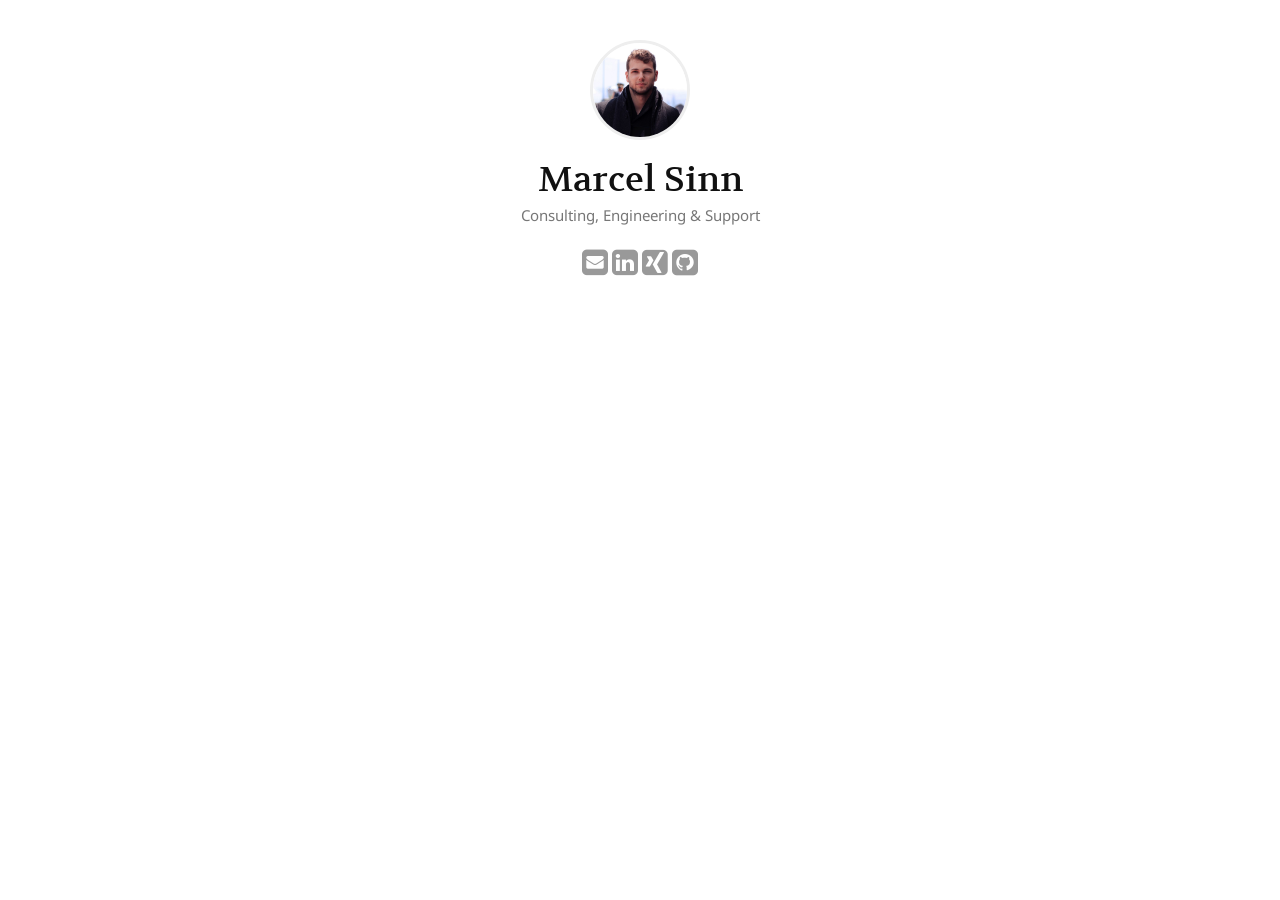
==== index.html @ c8fdc8f9 "init repo" ====
<!doctype html>
<html lang="de">

<head>
	<title>Consulting, Engineering & Support - Marcel Sinn Consulting</title>

	<meta charset="utf-8" />
	<meta name="description" content="IT Consulting, Engineering & Support - Marcel Sinn Consulting" />
	<meta name="viewport" content="width=device-width, initial-scale=1, maximum-scale=1, user-scalable=no">

	<link href='https://fonts.googleapis.com/css?family=Noto+Sans:400,700,400italic|Volkhov:400,400italic,700'
		rel='stylesheet' type='text/css'>
	<link rel="stylesheet" href="https://maxcdn.bootstrapcdn.com/font-awesome/4.3.0/css/font-awesome.min.css">
	<link rel="stylesheet" href="https://maxcdn.bootstrapcdn.com/bootstrap/3.3.2/css/bootstrap.min.css">
	<link rel="stylesheet" href="style.css">
	<link rel="shortcut icon" type="image/x-icon" href="images/marcelsinn.jpg">
</head>

<body>
	<div class="container">

		<!-- HEADER -->

		<header>
			<img src="images/marcelsinn.jpg" class="img-circle" />
			<div class="title">
				<h6>Marcel Sinn</h6>
				<h1>Consulting, Engineering & Support</h1>
			</div>
			<p class="social">
				<a href="mailto:marcel@sinn.consulting" target="_blank">
					<i class="fa fa-envelope-square"></i>
				</a>
				<a href="https://www.linkedin.com/in/marcel-sinn-398a3a11a" target="_blank">
					<i class="fa fa-linkedin-square"></i>
				</a>
				<a href="https://www.xing.com/profile/Marcel_Sinn" target="_blank">
					<i class="fa fa-xing-square"></i>
				</a>
				<a href="http://github.com/argonqq" target="_blank">
					<i class="fa fa-github-square"></i>
				</a>
			</p>
		</header>
	</div>
</body>

</html>
---- style.css ----
body {
    font-family: 'Noto Sans', sans-serif;
    line-height: 1.5;
    color: #5d5d5d;
    text-align: center
}

h2, h3, h4, h5, h6 {
    font-family: 'Volkhov', serif;
    font-weight: 400;
    color: #3d3d3d;
}

h6 {
    font-size: 35px;
    color: #111;
    margin: 0;
    padding: 0;
    line-height: 1.4;
}

h1 {
    font-size: 15px;
    color: #777;
    margin: 0 0 0 0;
    line-height: 1;
    font-weight: 400;
    line-height: 1.5;
}

h2 {
    font-size: 27px;
    margin-top: 0;
    color: #519548;
    margin-bottom: 20px;
    line-height: 1.45;
}

h3 {
    font-size: 20px;
    margin-top: 0;
    color: #111;
    margin-bottom: 10px;
    line-height: 1.45;
}

a {
    color: #ff5534;
}

a:hover {
    color: #111
}

header {
    padding: 20px 0 20px 0;
}

header img {
    border: 3px solid #eee;
    height: 100px;
    width: 100px;
    margin: 20px 0 15px 0;
}

.social {
    margin-top: 20px;
}

.social a {
    color: #999;
}

.social a:hover {
    color: #249991;
}

.social .fa {
    font-size: 30px;
}

@media only screen and (max-width: 480px) {
    header {
        padding: 10px 0 15px 0;
    }
    header img {
        height: 70px;
        width: 70px;
        margin: 0 15px 10px 0;
    }
    header h6 {
        font-size: 25px;
    }
    h2 {
        font-size: 22px;
    }
}
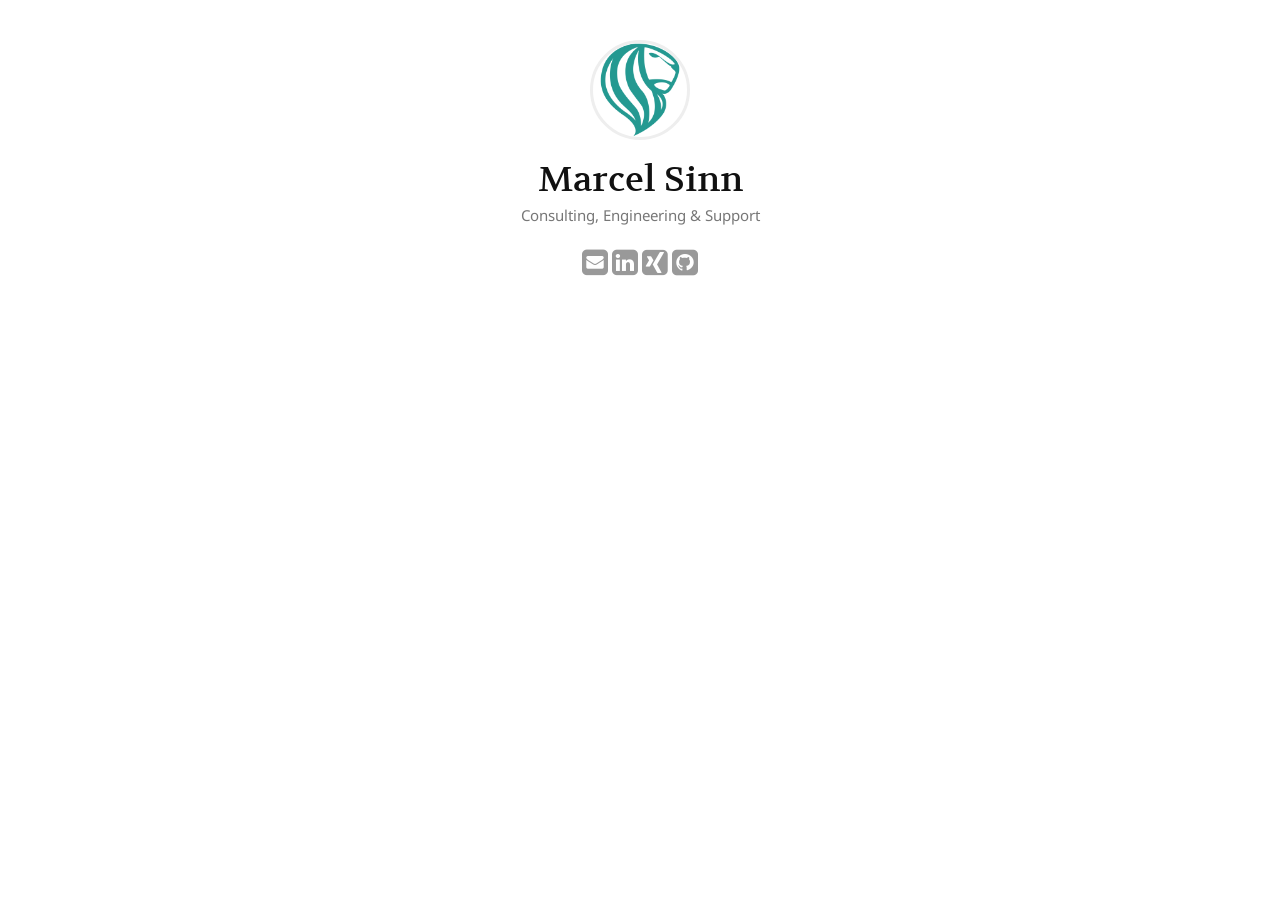
==== commit 14a9130b: "Replace profile personal avatar to logo" ====
--- a/index.html
+++ b/index.html
@@ -3,7 +3,7 @@
 
 <head>
 	<title>Consulting, Engineering & Support - Marcel Sinn Consulting</title>
-
+	<meta Copyright="2020" />
 	<meta charset="utf-8" />
 	<meta name="description" content="IT Consulting, Engineering & Support - Marcel Sinn Consulting" />
 	<meta name="viewport" content="width=device-width, initial-scale=1, maximum-scale=1, user-scalable=no">
@@ -13,7 +13,7 @@
 	<link rel="stylesheet" href="https://maxcdn.bootstrapcdn.com/font-awesome/4.3.0/css/font-awesome.min.css">
 	<link rel="stylesheet" href="https://maxcdn.bootstrapcdn.com/bootstrap/3.3.2/css/bootstrap.min.css">
 	<link rel="stylesheet" href="style.css">
-	<link rel="shortcut icon" type="image/x-icon" href="images/marcelsinn.jpg">
+	<link rel="shortcut icon" type="image/x-icon" href="images/Originalx100.png">
 </head>
 
 <body>
@@ -22,7 +22,7 @@
 		<!-- HEADER -->
 
 		<header>
-			<img src="images/marcelsinn.jpg" class="img-circle" />
+			<img src="images/Originalx600_1x1.png" class="img-circle" />
 			<div class="title">
 				<h6>Marcel Sinn</h6>
 				<h1>Consulting, Engineering & Support</h1>
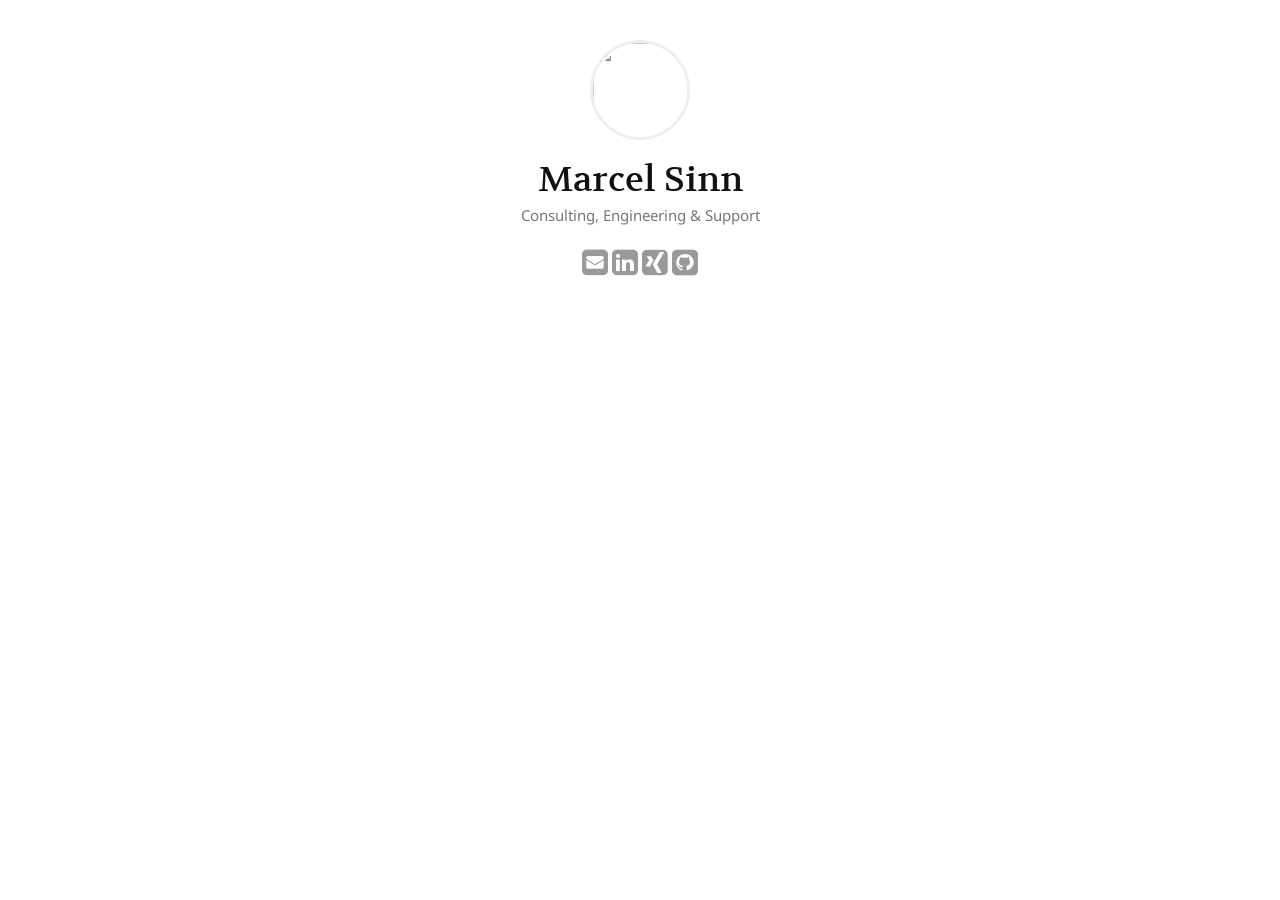
==== commit 1a648c87: "Use a more meaningful logo. 🐧" ====
--- a/index.html
+++ b/index.html
@@ -13,7 +13,7 @@
 	<link rel="stylesheet" href="https://maxcdn.bootstrapcdn.com/font-awesome/4.3.0/css/font-awesome.min.css">
 	<link rel="stylesheet" href="https://maxcdn.bootstrapcdn.com/bootstrap/3.3.2/css/bootstrap.min.css">
 	<link rel="stylesheet" href="style.css">
-	<link rel="shortcut icon" type="image/x-icon" href="images/Originalx100.png">
+	<link rel="shortcut icon" type="image/x-icon" href="images/Originalx600_1x1.png">
 </head>
 
 <body>
@@ -22,7 +22,7 @@
 		<!-- HEADER -->
 
 		<header>
-			<img src="images/Originalx600_1x1.png" class="img-circle" />
+			<img src="https://www.webton.nl/inhoud/uploads/Penguin-4.0.jpg.webp" class="img-circle" />
 			<div class="title">
 				<h6>Marcel Sinn</h6>
 				<h1>Consulting, Engineering & Support</h1>
@@ -45,4 +45,4 @@
 	</div>
 </body>
 
-</html>+</html>
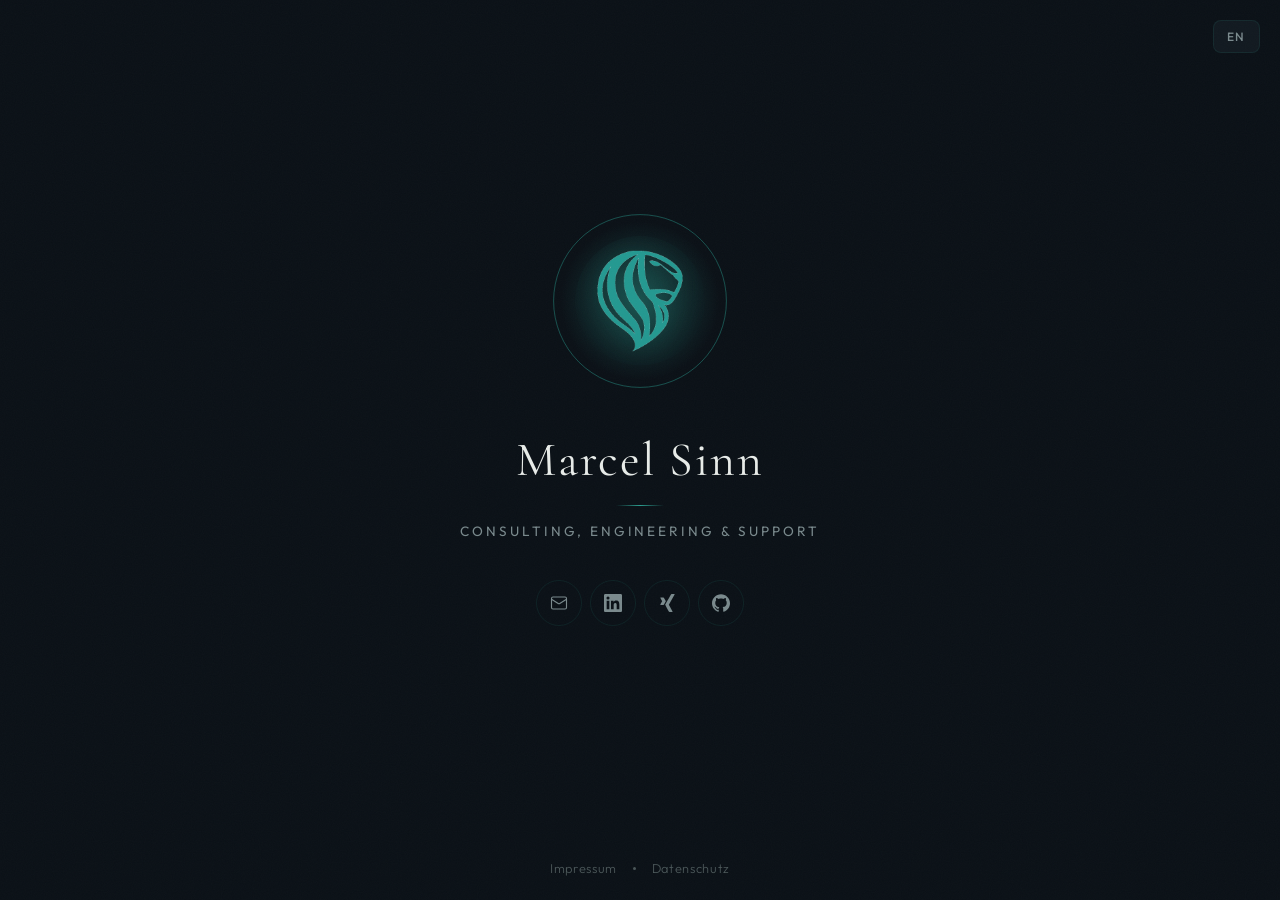
==== commit c22d9508: "feature: Refactor public page" ====
--- a/index.html
+++ b/index.html
@@ -3,46 +3,60 @@
 
 <head>
 	<title>Consulting, Engineering & Support - Marcel Sinn Consulting</title>
-	<meta Copyright="2020" />
 	<meta charset="utf-8" />
 	<meta name="description" content="IT Consulting, Engineering & Support - Marcel Sinn Consulting" />
-	<meta name="viewport" content="width=device-width, initial-scale=1, maximum-scale=1, user-scalable=no">
-
-	<link href='https://fonts.googleapis.com/css?family=Noto+Sans:400,700,400italic|Volkhov:400,400italic,700'
-		rel='stylesheet' type='text/css'>
-	<link rel="stylesheet" href="https://maxcdn.bootstrapcdn.com/font-awesome/4.3.0/css/font-awesome.min.css">
-	<link rel="stylesheet" href="https://maxcdn.bootstrapcdn.com/bootstrap/3.3.2/css/bootstrap.min.css">
-	<link rel="stylesheet" href="style.css">
-	<link rel="shortcut icon" type="image/x-icon" href="images/Originalx600_1x1.png">
+	<meta name="viewport" content="width=device-width, initial-scale=1" />
+	<link rel="preconnect" href="https://fonts.googleapis.com" />
+	<link rel="preconnect" href="https://fonts.gstatic.com" crossorigin />
+	<link href="https://fonts.googleapis.com/css2?family=Cormorant+Garamond:ital,wght@0,400;0,600;1,400&family=Outfit:wght@300;400;500&display=swap" rel="stylesheet" />
+	<link rel="stylesheet" href="style.css" />
+	<link rel="icon" type="image/png" href="images/Originalx600_1x1.png" />
+	<script>var l=localStorage.getItem('lang');if(l)document.documentElement.lang=l;</script>
 </head>
 
 <body>
-	<div class="container">
+	<div class="grain"></div>
+	<button class="lang-toggle" aria-label="Toggle language">
+		<span class="de">EN</span><span class="en">DE</span>
+	</button>
+	<main>
+		<div class="hero">
+			<div class="logo-ring">
+				<div class="logo-reveal">
+					<img src="images/Originalx600_1x1.png" alt="Marcel Sinn Consulting Logo" class="logo" />
+				</div>
+				<svg class="ring-svg" viewBox="0 0 200 200">
+					<circle cx="100" cy="100" r="96" fill="none" stroke="currentColor" stroke-width="0.5" />
+				</svg>
+				<div class="logo-glow"></div>
+			</div>
 
-		<!-- HEADER -->
+			<h1 class="name">Marcel Sinn</h1>
+			<div class="divider"></div>
+			<p class="tagline">Consulting, Engineering & Support</p>
 
-		<header>
-			<img src="https://www.webton.nl/inhoud/uploads/Penguin-4.0.jpg.webp" class="img-circle" />
-			<div class="title">
-				<h6>Marcel Sinn</h6>
-				<h1>Consulting, Engineering & Support</h1>
-			</div>
-			<p class="social">
-				<a href="mailto:marcel@sinn.consulting" target="_blank">
-					<i class="fa fa-envelope-square"></i>
+			<nav class="social">
+				<a href="#" class="mail-link" aria-label="E-Mail" data-u="marcel" data-d="sinn.consulting">
+					<svg viewBox="0 0 24 24" fill="none" stroke="currentColor" stroke-width="1.5" stroke-linecap="round" stroke-linejoin="round"><rect x="2" y="4" width="20" height="16" rx="2"/><path d="m22 7-8.97 5.7a1.94 1.94 0 0 1-2.06 0L2 7"/></svg>
 				</a>
-				<a href="https://www.linkedin.com/in/marcel-sinn-398a3a11a" target="_blank">
-					<i class="fa fa-linkedin-square"></i>
+				<a href="https://www.linkedin.com/in/marcel-sinn-398a3a11a" target="_blank" rel="noopener" aria-label="LinkedIn">
+					<svg viewBox="0 0 24 24" fill="currentColor"><path d="M20.447 20.452h-3.554v-5.569c0-1.328-.027-3.037-1.852-3.037-1.853 0-2.136 1.445-2.136 2.939v5.667H9.351V9h3.414v1.561h.046c.477-.9 1.637-1.85 3.37-1.85 3.601 0 4.267 2.37 4.267 5.455v6.286zM5.337 7.433a2.062 2.062 0 0 1-2.063-2.065 2.064 2.064 0 1 1 2.063 2.065zm1.782 13.019H3.555V9h3.564v11.452zM22.225 0H1.771C.792 0 0 .774 0 1.729v20.542C0 23.227.792 24 1.771 24h20.451C23.2 24 24 23.227 24 22.271V1.729C24 .774 23.2 0 22.222 0h.003z"/></svg>
 				</a>
-				<a href="https://www.xing.com/profile/Marcel_Sinn" target="_blank">
-					<i class="fa fa-xing-square"></i>
+				<a href="https://www.xing.com/profile/Marcel_Sinn" target="_blank" rel="noopener" aria-label="Xing">
+					<svg viewBox="0 0 24 24" fill="currentColor"><path d="M18.188 0c-.517 0-.741.325-.927.66 0 0-7.455 13.224-7.702 13.657.015.024 4.919 9.023 4.919 9.023.17.308.436.66.967.66h3.454c.211 0 .375-.078.463-.22.089-.151.089-.346-.009-.536l-4.879-8.916c-.004-.006-.004-.016 0-.022L22.139.756c.095-.191.097-.387.006-.535C22.056.078 21.894 0 21.686 0h-3.498zM3.648 4.74c-.211 0-.385.074-.473.216-.09.149-.078.339.02.531l2.34 4.05c.004.01.004.016 0 .021L3.169 13.8c-.09.189-.089.383 0 .535.09.141.254.22.463.22h3.454c.528 0 .774-.352.939-.66l2.406-4.326c-.016-.025-2.384-4.138-2.384-4.138-.166-.302-.414-.66-.929-.66H3.648z"/></svg>
 				</a>
-				<a href="http://github.com/argonqq" target="_blank">
-					<i class="fa fa-github-square"></i>
+				<a href="https://github.com/argonqq" target="_blank" rel="noopener" aria-label="GitHub">
+					<svg viewBox="0 0 24 24" fill="currentColor"><path d="M12 .297c-6.63 0-12 5.373-12 12 0 5.303 3.438 9.8 8.205 11.385.6.113.82-.258.82-.577 0-.285-.01-1.04-.015-2.04-3.338.724-4.042-1.61-4.042-1.61C4.422 18.07 3.633 17.7 3.633 17.7c-1.087-.744.084-.729.084-.729 1.205.084 1.838 1.236 1.838 1.236 1.07 1.835 2.809 1.305 3.495.998.108-.776.417-1.305.76-1.605-2.665-.3-5.466-1.332-5.466-5.93 0-1.31.465-2.38 1.235-3.22-.135-.303-.54-1.523.105-3.176 0 0 1.005-.322 3.3 1.23.96-.267 1.98-.399 3-.405 1.02.006 2.04.138 3 .405 2.28-1.552 3.285-1.23 3.285-1.23.645 1.653.24 2.873.12 3.176.765.84 1.23 1.91 1.23 3.22 0 4.61-2.805 5.625-5.475 5.92.42.36.81 1.096.81 2.22 0 1.606-.015 2.896-.015 3.286 0 .315.21.69.825.57C20.565 22.092 24 17.592 24 12.297c0-6.627-5.373-12-12-12"/></svg>
 				</a>
-			</p>
-		</header>
-	</div>
+			</nav>
+		</div>
+	</main>
+	<footer>
+		<a href="impressum.html"><span class="de">Impressum</span><span class="en">Legal Notice</span></a>
+		<span class="dot"></span>
+		<a href="datenschutz.html"><span class="de">Datenschutz</span><span class="en">Privacy Policy</span></a>
+	</footer>
+	<script src="lang.js"></script>
 </body>
 
-</html>
+</html>
--- a/style.css
+++ b/style.css
@@ -1,97 +1,477 @@
+*,
+*::before,
+*::after {
+	margin: 0;
+	padding: 0;
+	box-sizing: border-box;
+}
+
+:root {
+	--teal: #2a9d8f;
+	--teal-light: #3cc4b4;
+	--teal-glow: rgba(42, 157, 143, 0.35);
+	--teal-deep: rgba(42, 157, 143, 0.08);
+	--bg: #0b1117;
+	--bg-elevated: #111920;
+	--text: #e8ece9;
+	--text-dim: #7a8a8d;
+	--text-faint: #4a5658;
+	--border: rgba(42, 157, 143, 0.12);
+}
+
+html {
+	background: var(--bg);
+}
+
 body {
-    font-family: 'Noto Sans', sans-serif;
-    line-height: 1.5;
-    color: #5d5d5d;
-    text-align: center
-}
-
-h2, h3, h4, h5, h6 {
-    font-family: 'Volkhov', serif;
-    font-weight: 400;
-    color: #3d3d3d;
-}
-
-h6 {
-    font-size: 35px;
-    color: #111;
-    margin: 0;
-    padding: 0;
-    line-height: 1.4;
-}
-
-h1 {
-    font-size: 15px;
-    color: #777;
-    margin: 0 0 0 0;
-    line-height: 1;
-    font-weight: 400;
-    line-height: 1.5;
-}
-
-h2 {
-    font-size: 27px;
-    margin-top: 0;
-    color: #519548;
-    margin-bottom: 20px;
-    line-height: 1.45;
-}
-
-h3 {
-    font-size: 20px;
-    margin-top: 0;
-    color: #111;
-    margin-bottom: 10px;
-    line-height: 1.45;
-}
-
-a {
-    color: #ff5534;
-}
-
-a:hover {
-    color: #111
-}
-
-header {
-    padding: 20px 0 20px 0;
-}
-
-header img {
-    border: 3px solid #eee;
-    height: 100px;
-    width: 100px;
-    margin: 20px 0 15px 0;
-}
+	font-family: 'Outfit', sans-serif;
+	font-weight: 300;
+	background: var(--bg);
+	color: var(--text);
+	min-height: 100vh;
+	display: flex;
+	flex-direction: column;
+	-webkit-font-smoothing: antialiased;
+	overflow-x: hidden;
+}
+
+/* Film grain overlay */
+.grain {
+	position: fixed;
+	inset: 0;
+	z-index: 9999;
+	pointer-events: none;
+	opacity: 0.025;
+	background-image: url("data:image/svg+xml,%3Csvg viewBox='0 0 256 256' xmlns='http://www.w3.org/2000/svg'%3E%3Cfilter id='n'%3E%3CfeTurbulence type='fractalNoise' baseFrequency='0.9' numOctaves='4' stitchTiles='stitch'/%3E%3C/filter%3E%3Crect width='100%25' height='100%25' filter='url(%23n)'/%3E%3C/svg%3E");
+	background-repeat: repeat;
+	background-size: 256px 256px;
+}
+
+/* ==================== HERO ==================== */
+
+main {
+	flex: 1;
+	display: flex;
+	align-items: center;
+	justify-content: center;
+}
+
+.hero {
+	text-align: center;
+	padding: 2rem;
+}
+
+/* Logo with ring and glow */
+
+.logo-ring {
+	position: relative;
+	display: inline-flex;
+	align-items: center;
+	justify-content: center;
+	width: 180px;
+	height: 180px;
+	margin-bottom: 2.5rem;
+}
+
+.logo-reveal {
+	width: 130px;
+	height: 130px;
+	border-radius: 50%;
+	overflow: hidden;
+	position: relative;
+	z-index: 2;
+	animation: clipReveal 1.2s cubic-bezier(0.22, 1, 0.36, 1) 0.2s both;
+}
+
+.logo {
+	width: 100%;
+	height: 100%;
+	object-fit: contain;
+	padding: 14px;
+	filter: drop-shadow(0 0 20px var(--teal-glow));
+	animation: logoFloat 6s ease-in-out 1.5s infinite;
+}
+
+.ring-svg {
+	position: absolute;
+	inset: 0;
+	width: 100%;
+	height: 100%;
+	color: var(--teal);
+	z-index: 1;
+	animation: ringDraw 1.8s cubic-bezier(0.22, 1, 0.36, 1) 0.4s both;
+}
+
+.ring-svg circle {
+	stroke-dasharray: 604;
+	stroke-dashoffset: 604;
+	animation: ringStroke 1.8s cubic-bezier(0.22, 1, 0.36, 1) 0.4s forwards;
+}
+
+.logo-glow {
+	position: absolute;
+	inset: 10px;
+	border-radius: 50%;
+	background: radial-gradient(circle, var(--teal-glow) 0%, transparent 70%);
+	z-index: 0;
+	animation: glowPulse 4s ease-in-out 1.4s infinite, fadeIn 1s 1s both;
+}
+
+@keyframes clipReveal {
+	0% {
+		clip-path: circle(0% at 50% 50%);
+		opacity: 0;
+	}
+	30% {
+		opacity: 1;
+	}
+	100% {
+		clip-path: circle(50% at 50% 50%);
+		opacity: 1;
+	}
+}
+
+@keyframes ringStroke {
+	to {
+		stroke-dashoffset: 0;
+	}
+}
+
+@keyframes ringDraw {
+	0% {
+		opacity: 0;
+		transform: rotate(-90deg) scale(0.9);
+	}
+	100% {
+		opacity: 1;
+		transform: rotate(0deg) scale(1);
+	}
+}
+
+@keyframes logoFloat {
+	0%, 100% {
+		transform: translateY(0);
+	}
+	50% {
+		transform: translateY(-6px);
+	}
+}
+
+@keyframes glowPulse {
+	0%, 100% {
+		opacity: 0.6;
+		transform: scale(1);
+	}
+	50% {
+		opacity: 1;
+		transform: scale(1.1);
+	}
+}
+
+@keyframes fadeIn {
+	from { opacity: 0; }
+	to { opacity: 1; }
+}
+
+/* Typography */
+
+.name {
+	font-family: 'Cormorant Garamond', serif;
+	font-size: 3rem;
+	font-weight: 400;
+	letter-spacing: 0.04em;
+	color: var(--text);
+	animation: textReveal 0.9s cubic-bezier(0.22, 1, 0.36, 1) 0.8s both;
+}
+
+.divider {
+	width: 48px;
+	height: 1px;
+	background: linear-gradient(90deg, transparent, var(--teal), transparent);
+	margin: 1rem auto;
+	animation: dividerGrow 0.8s cubic-bezier(0.22, 1, 0.36, 1) 1s both;
+}
+
+.tagline {
+	font-size: 0.85rem;
+	font-weight: 400;
+	color: var(--text-dim);
+	letter-spacing: 0.22em;
+	text-transform: uppercase;
+	animation: textReveal 0.9s cubic-bezier(0.22, 1, 0.36, 1) 1.1s both;
+}
+
+@keyframes textReveal {
+	0% {
+		opacity: 0;
+		transform: translateY(20px);
+		filter: blur(4px);
+	}
+	100% {
+		opacity: 1;
+		transform: translateY(0);
+		filter: blur(0);
+	}
+}
+
+@keyframes dividerGrow {
+	0% {
+		opacity: 0;
+		width: 0;
+	}
+	100% {
+		opacity: 1;
+		width: 48px;
+	}
+}
+
+/* Social links */
 
 .social {
-    margin-top: 20px;
+	margin-top: 2.5rem;
+	display: flex;
+	gap: 0.5rem;
+	justify-content: center;
+	animation: textReveal 0.9s cubic-bezier(0.22, 1, 0.36, 1) 1.3s both;
 }
 
 .social a {
-    color: #999;
+	display: flex;
+	align-items: center;
+	justify-content: center;
+	width: 46px;
+	height: 46px;
+	border-radius: 50%;
+	color: var(--text-dim);
+	background: transparent;
+	border: 1px solid var(--border);
+	transition: all 0.35s cubic-bezier(0.22, 1, 0.36, 1);
+	position: relative;
+}
+
+.social a::before {
+	content: '';
+	position: absolute;
+	inset: -1px;
+	border-radius: 50%;
+	background: radial-gradient(circle, var(--teal-deep) 0%, transparent 70%);
+	opacity: 0;
+	transition: opacity 0.35s ease;
 }
 
 .social a:hover {
-    color: #249991;
-}
-
-.social .fa {
-    font-size: 30px;
-}
-
-@media only screen and (max-width: 480px) {
-    header {
-        padding: 10px 0 15px 0;
-    }
-    header img {
-        height: 70px;
-        width: 70px;
-        margin: 0 15px 10px 0;
-    }
-    header h6 {
-        font-size: 25px;
-    }
-    h2 {
-        font-size: 22px;
-    }
+	color: var(--teal-light);
+	border-color: var(--teal);
+	transform: translateY(-3px);
+	box-shadow: 0 8px 24px rgba(42, 157, 143, 0.15);
+}
+
+.social a:hover::before {
+	opacity: 1;
+}
+
+.social svg {
+	width: 18px;
+	height: 18px;
+	position: relative;
+	z-index: 1;
+}
+
+/* ==================== FOOTER ==================== */
+
+footer {
+	text-align: center;
+	padding: 1.5rem 2rem;
+	font-size: 0.8rem;
+	color: var(--text-faint);
+	letter-spacing: 0.05em;
+	display: flex;
+	align-items: center;
+	justify-content: center;
+	gap: 1rem;
+}
+
+footer a {
+	color: var(--text-faint);
+	text-decoration: none;
+	transition: color 0.3s ease;
+}
+
+footer a:hover {
+	color: var(--teal);
+}
+
+footer .dot {
+	width: 3px;
+	height: 3px;
+	border-radius: 50%;
+	background: var(--text-faint);
+	display: inline-block;
+}
+
+/* ==================== LEGAL PAGES ==================== */
+
+.legal-page {
+	min-height: 100vh;
+	display: flex;
+	flex-direction: column;
+}
+
+.legal {
+	max-width: 680px;
+	margin: 0 auto;
+	padding: 4rem 2rem 3rem;
+	flex: 1;
+}
+
+.legal-header {
+	display: flex;
+	align-items: center;
+	gap: 1rem;
+	margin-bottom: 3.5rem;
+	padding-bottom: 1.5rem;
+	border-bottom: 1px solid var(--border);
+}
+
+.legal-header img {
+	width: 36px;
+	height: 36px;
+	filter: drop-shadow(0 0 8px var(--teal-glow));
+}
+
+.legal-header a {
+	font-family: 'Cormorant Garamond', serif;
+	color: var(--text);
+	text-decoration: none;
+	font-size: 1.1rem;
+	letter-spacing: 0.02em;
+	transition: color 0.3s ease;
+}
+
+.legal-header a:hover {
+	color: var(--teal);
+}
+
+.legal h1 {
+	font-family: 'Cormorant Garamond', serif;
+	font-size: 2.2rem;
+	font-weight: 400;
+	letter-spacing: 0.02em;
+	color: var(--text);
+	margin-bottom: 2.5rem;
+	animation: none;
+}
+
+.legal h2 {
+	font-family: 'Outfit', sans-serif;
+	font-size: 0.8rem;
+	font-weight: 500;
+	color: var(--teal);
+	text-transform: uppercase;
+	letter-spacing: 0.15em;
+	margin: 2.5rem 0 1rem;
+}
+
+.legal h2:first-of-type {
+	margin-top: 0;
+}
+
+.legal p,
+.legal ul {
+	font-size: 0.92rem;
+	line-height: 1.8;
+	color: var(--text-dim);
+	margin-bottom: 1rem;
+}
+
+.legal ul {
+	padding-left: 1.25rem;
+}
+
+.legal li {
+	margin-bottom: 0.35rem;
+}
+
+.legal a {
+	color: var(--teal);
+	text-decoration: none;
+	border-bottom: 1px solid transparent;
+	transition: border-color 0.2s ease;
+}
+
+.legal a:hover {
+	border-bottom-color: var(--teal);
+}
+
+.legal .placeholder {
+	background: rgba(254, 243, 199, 0.1);
+	color: #fbbf24;
+	padding: 0.1em 0.4em;
+	border-radius: 3px;
+	font-size: 0.85em;
+	font-weight: 400;
+	border: 1px dashed rgba(251, 191, 36, 0.3);
+}
+
+/* ==================== LANGUAGE TOGGLE ==================== */
+
+html[lang="de"] .en,
+html[lang="en"] .de {
+	display: none;
+}
+
+.lang-toggle {
+	position: fixed;
+	top: 1.25rem;
+	right: 1.25rem;
+	z-index: 100;
+	background: var(--bg-elevated);
+	border: 1px solid var(--border);
+	border-radius: 8px;
+	color: var(--text-dim);
+	font-family: 'Outfit', sans-serif;
+	font-size: 0.75rem;
+	font-weight: 500;
+	letter-spacing: 0.08em;
+	padding: 0.5rem 0.85rem;
+	cursor: pointer;
+	transition: all 0.3s ease;
+	text-transform: uppercase;
+}
+
+.lang-toggle:hover {
+	color: var(--teal-light);
+	border-color: var(--teal);
+}
+
+/* ==================== RESPONSIVE ==================== */
+
+@media (max-width: 480px) {
+	.logo-ring {
+		width: 140px;
+		height: 140px;
+		margin-bottom: 2rem;
+	}
+
+	.logo-reveal {
+		width: 100px;
+		height: 100px;
+	}
+
+	.name {
+		font-size: 2.2rem;
+	}
+
+	.tagline {
+		font-size: 0.75rem;
+		letter-spacing: 0.18em;
+	}
+
+	.legal {
+		padding: 2.5rem 1.25rem 2rem;
+	}
+
+	.legal h1 {
+		font-size: 1.8rem;
+	}
 }
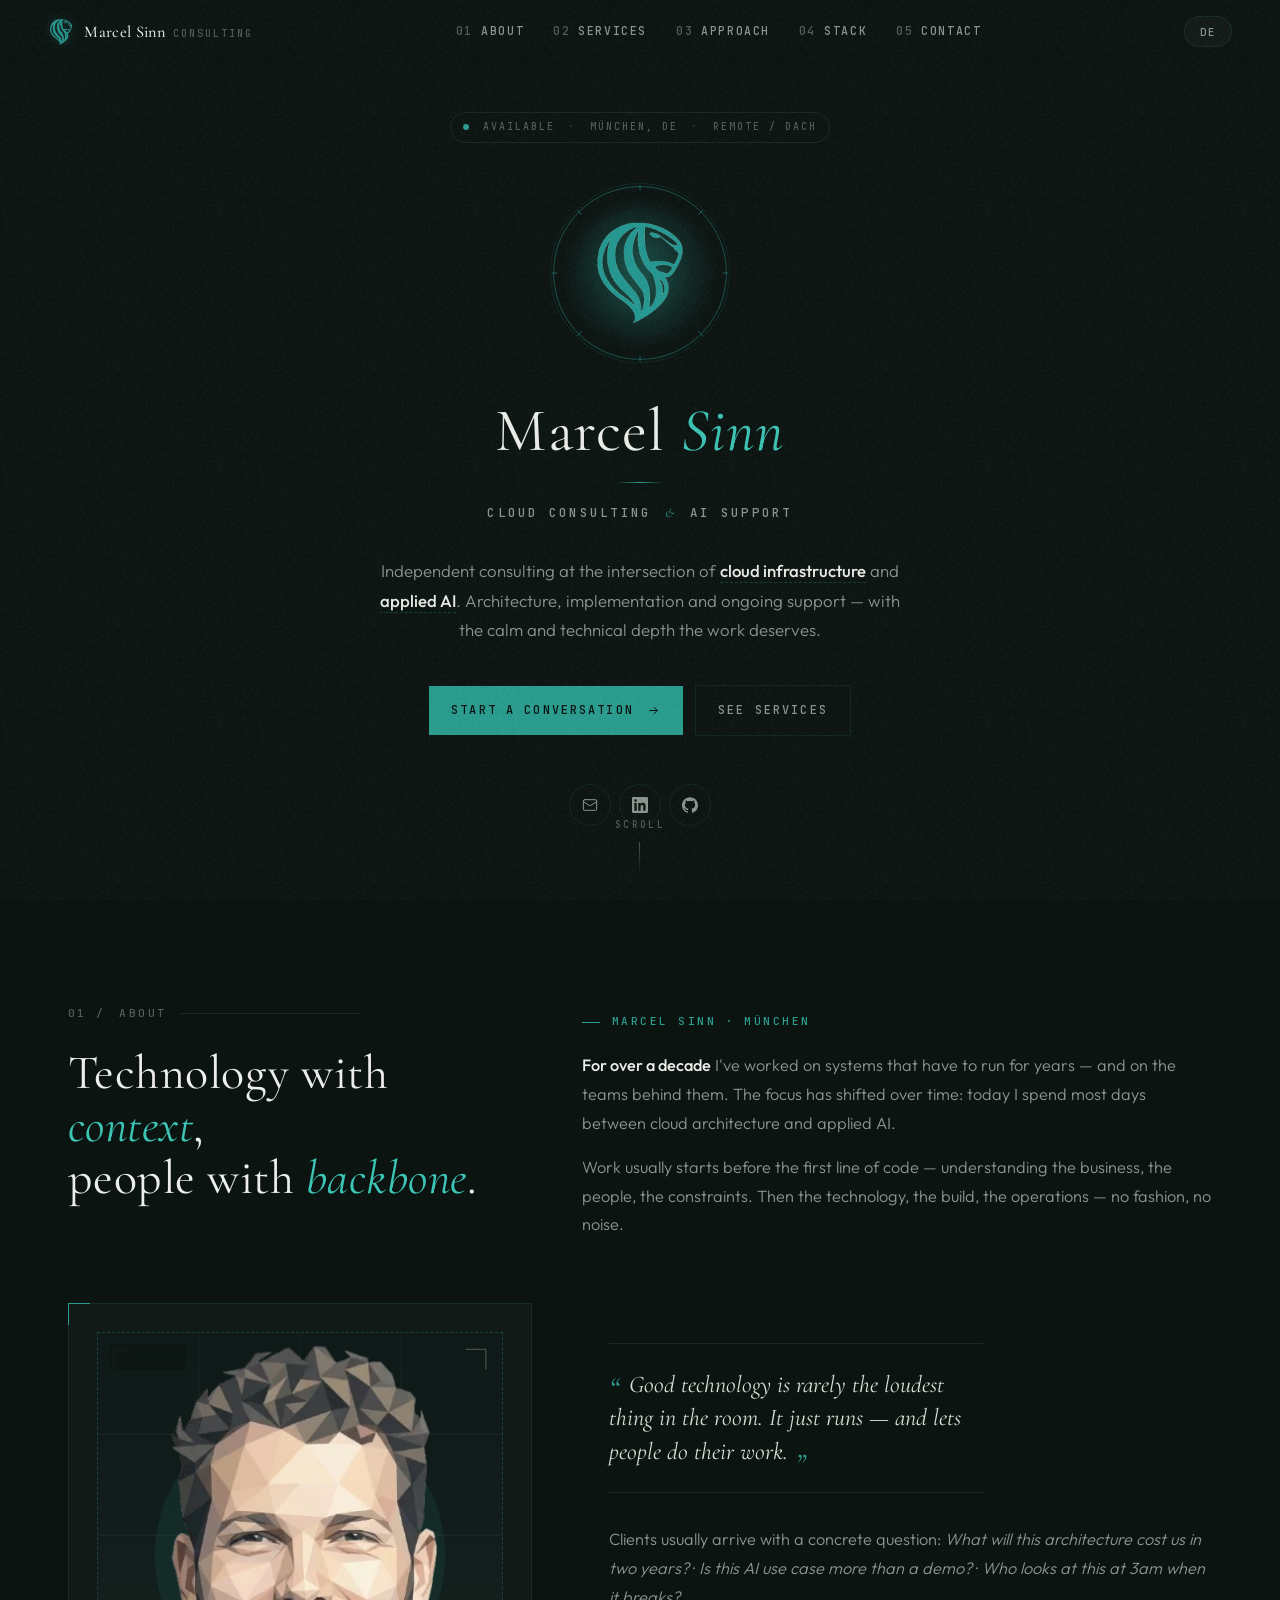
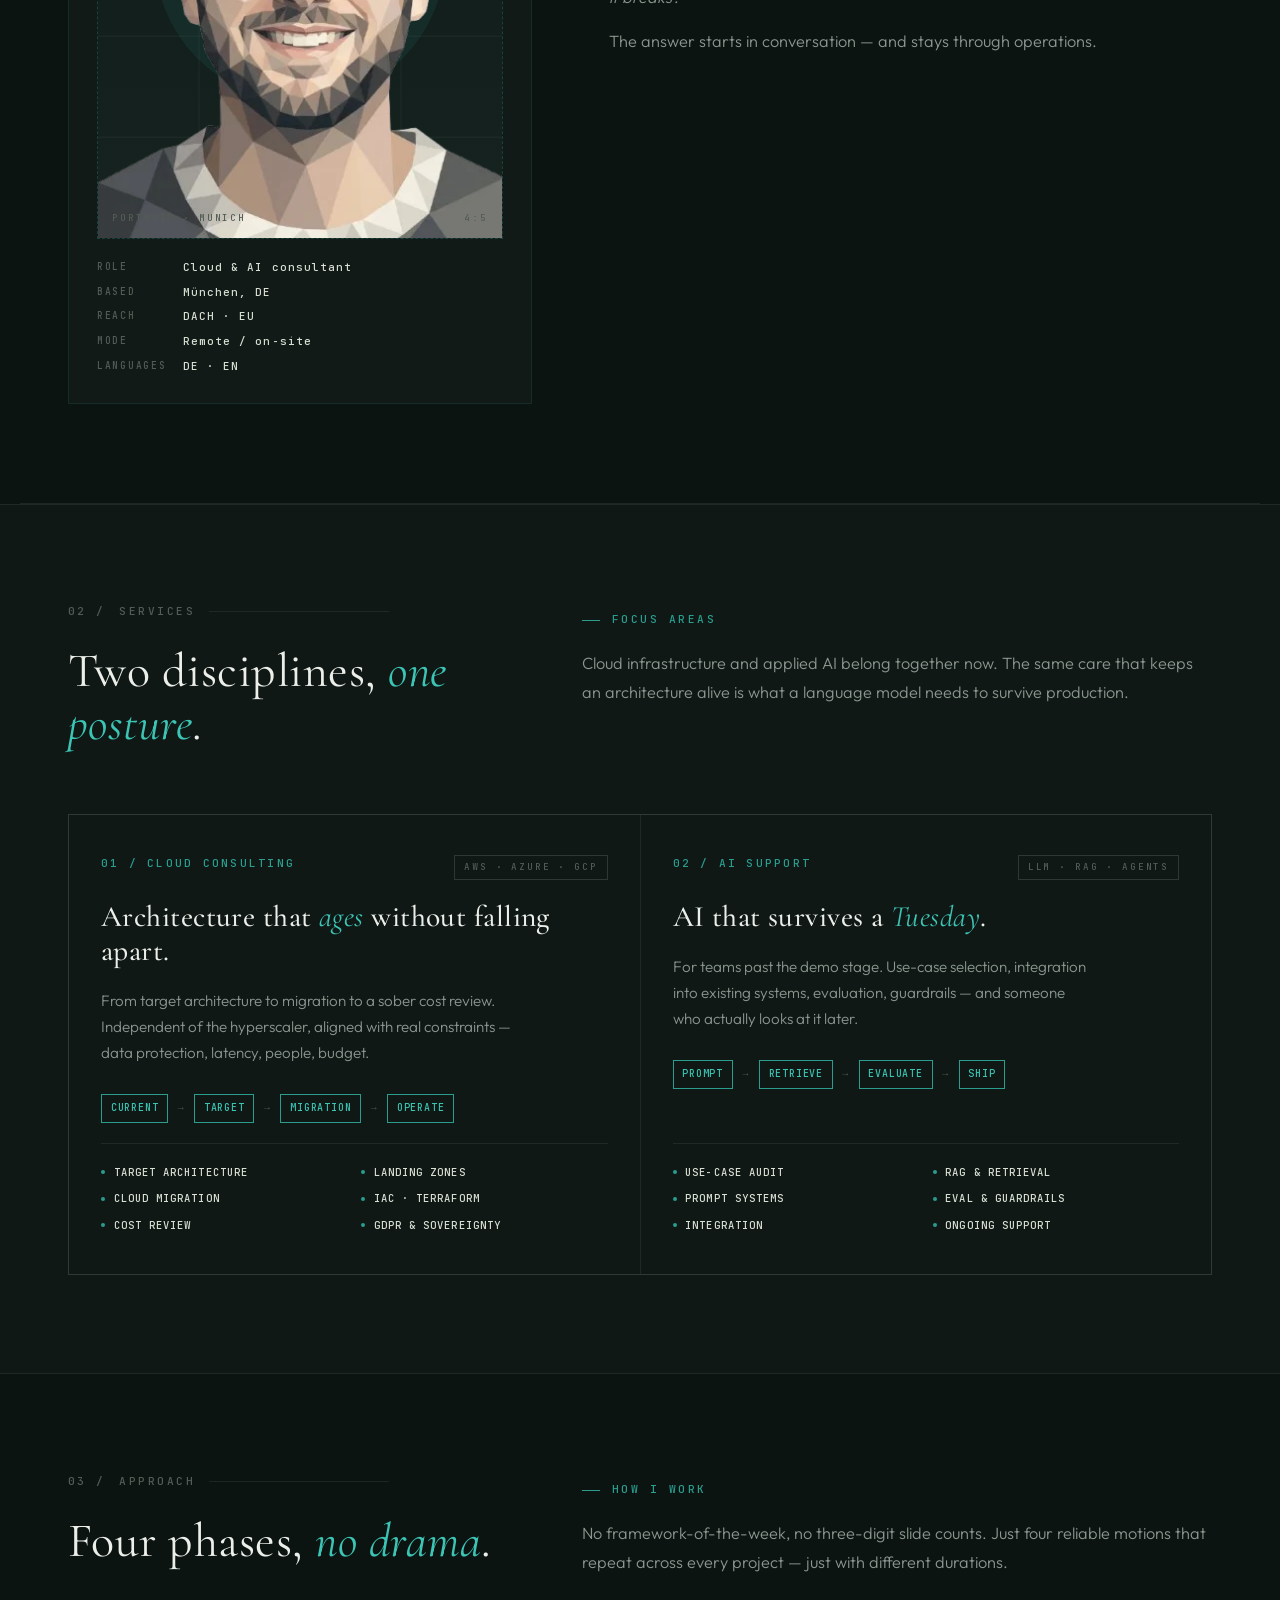
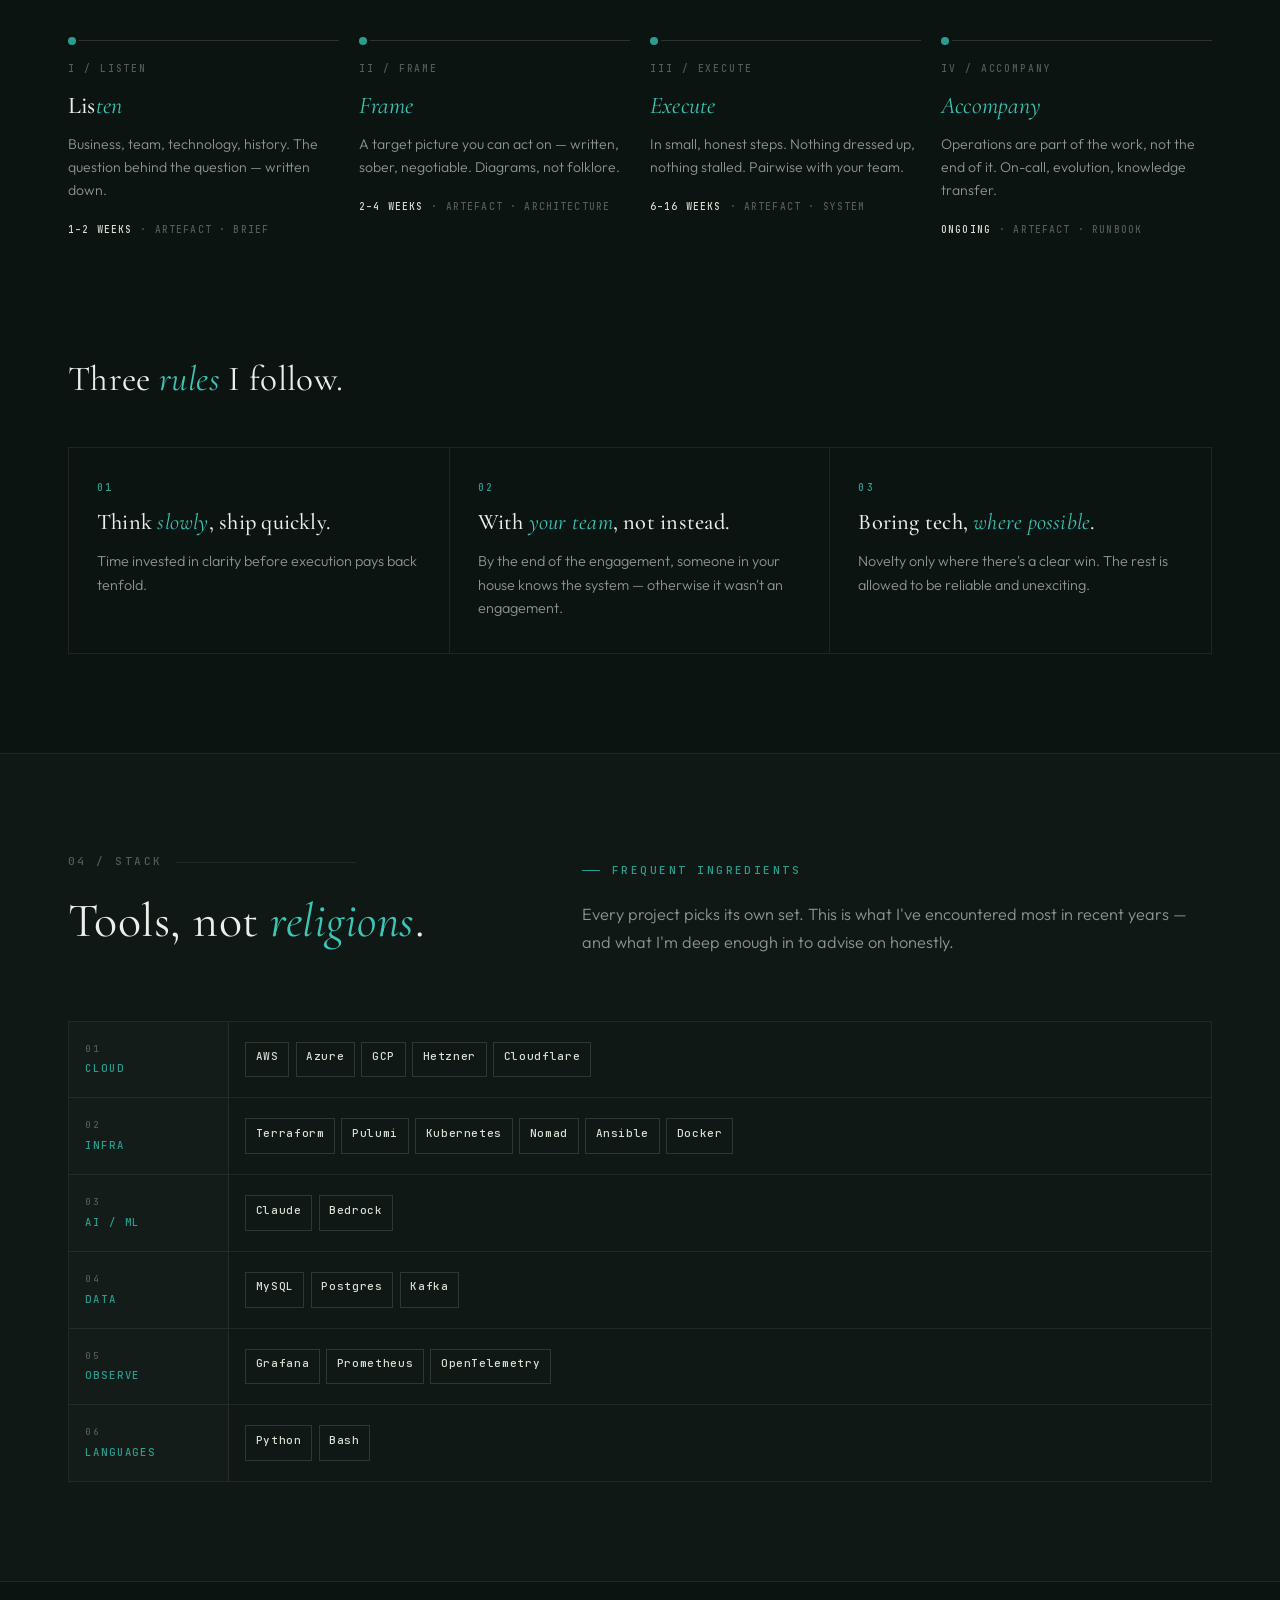
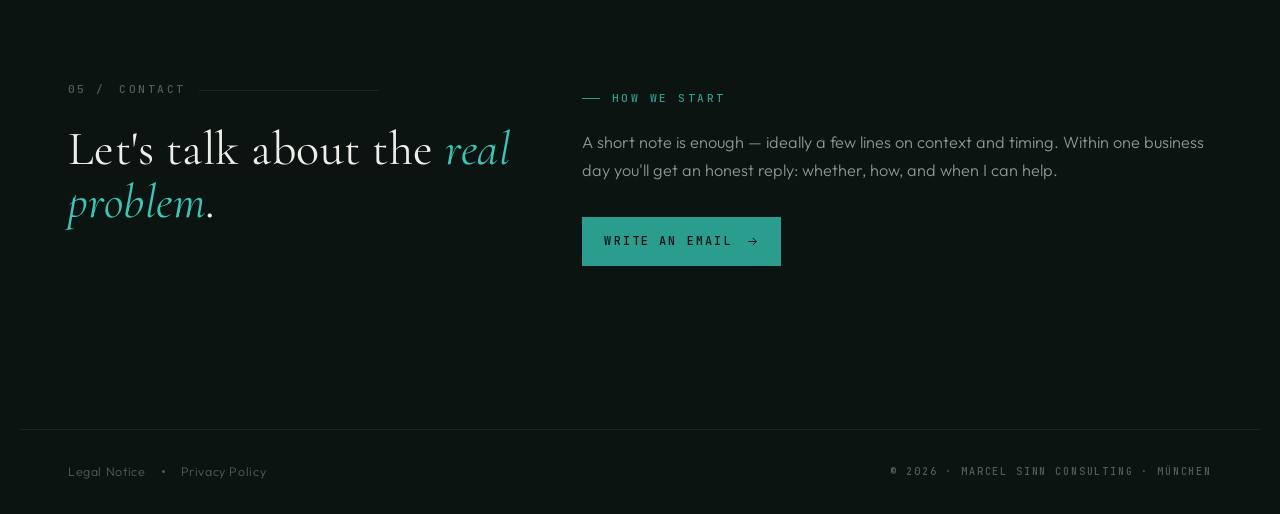
==== commit badd8a40: "Redesign site from bundled template, split HTML/CSS, add legal pages - Extract new.html bundle into " ====
--- a/index.html
+++ b/index.html
@@ -1,62 +1,641 @@
-<!doctype html>
-<html lang="de">
-
-<head>
-	<title>Consulting, Engineering & Support - Marcel Sinn Consulting</title>
-	<meta charset="utf-8" />
-	<meta name="description" content="IT Consulting, Engineering & Support - Marcel Sinn Consulting" />
-	<meta name="viewport" content="width=device-width, initial-scale=1" />
-	<link rel="preconnect" href="https://fonts.googleapis.com" />
-	<link rel="preconnect" href="https://fonts.gstatic.com" crossorigin />
-	<link href="https://fonts.googleapis.com/css2?family=Cormorant+Garamond:ital,wght@0,400;0,600;1,400&family=Outfit:wght@300;400;500&display=swap" rel="stylesheet" />
-	<link rel="stylesheet" href="style.css" />
-	<link rel="icon" type="image/png" href="images/Originalx600_1x1.png" />
-	<script>var l=localStorage.getItem('lang');if(l)document.documentElement.lang=l;</script>
-</head>
-
-<body>
-	<div class="grain"></div>
-	<button class="lang-toggle" aria-label="Toggle language">
-		<span class="de">EN</span><span class="en">DE</span>
-	</button>
-	<main>
-		<div class="hero">
-			<div class="logo-ring">
-				<div class="logo-reveal">
-					<img src="images/Originalx600_1x1.png" alt="Marcel Sinn Consulting Logo" class="logo" />
-				</div>
-				<svg class="ring-svg" viewBox="0 0 200 200">
-					<circle cx="100" cy="100" r="96" fill="none" stroke="currentColor" stroke-width="0.5" />
-				</svg>
-				<div class="logo-glow"></div>
-			</div>
-
-			<h1 class="name">Marcel Sinn</h1>
-			<div class="divider"></div>
-			<p class="tagline">Consulting, Engineering & Support</p>
-
-			<nav class="social">
-				<a href="#" class="mail-link" aria-label="E-Mail" data-u="marcel" data-d="sinn.consulting">
-					<svg viewBox="0 0 24 24" fill="none" stroke="currentColor" stroke-width="1.5" stroke-linecap="round" stroke-linejoin="round"><rect x="2" y="4" width="20" height="16" rx="2"/><path d="m22 7-8.97 5.7a1.94 1.94 0 0 1-2.06 0L2 7"/></svg>
-				</a>
-				<a href="https://www.linkedin.com/in/marcel-sinn-398a3a11a" target="_blank" rel="noopener" aria-label="LinkedIn">
-					<svg viewBox="0 0 24 24" fill="currentColor"><path d="M20.447 20.452h-3.554v-5.569c0-1.328-.027-3.037-1.852-3.037-1.853 0-2.136 1.445-2.136 2.939v5.667H9.351V9h3.414v1.561h.046c.477-.9 1.637-1.85 3.37-1.85 3.601 0 4.267 2.37 4.267 5.455v6.286zM5.337 7.433a2.062 2.062 0 0 1-2.063-2.065 2.064 2.064 0 1 1 2.063 2.065zm1.782 13.019H3.555V9h3.564v11.452zM22.225 0H1.771C.792 0 0 .774 0 1.729v20.542C0 23.227.792 24 1.771 24h20.451C23.2 24 24 23.227 24 22.271V1.729C24 .774 23.2 0 22.222 0h.003z"/></svg>
-				</a>
-				<a href="https://www.xing.com/profile/Marcel_Sinn" target="_blank" rel="noopener" aria-label="Xing">
-					<svg viewBox="0 0 24 24" fill="currentColor"><path d="M18.188 0c-.517 0-.741.325-.927.66 0 0-7.455 13.224-7.702 13.657.015.024 4.919 9.023 4.919 9.023.17.308.436.66.967.66h3.454c.211 0 .375-.078.463-.22.089-.151.089-.346-.009-.536l-4.879-8.916c-.004-.006-.004-.016 0-.022L22.139.756c.095-.191.097-.387.006-.535C22.056.078 21.894 0 21.686 0h-3.498zM3.648 4.74c-.211 0-.385.074-.473.216-.09.149-.078.339.02.531l2.34 4.05c.004.01.004.016 0 .021L3.169 13.8c-.09.189-.089.383 0 .535.09.141.254.22.463.22h3.454c.528 0 .774-.352.939-.66l2.406-4.326c-.016-.025-2.384-4.138-2.384-4.138-.166-.302-.414-.66-.929-.66H3.648z"/></svg>
-				</a>
-				<a href="https://github.com/argonqq" target="_blank" rel="noopener" aria-label="GitHub">
-					<svg viewBox="0 0 24 24" fill="currentColor"><path d="M12 .297c-6.63 0-12 5.373-12 12 0 5.303 3.438 9.8 8.205 11.385.6.113.82-.258.82-.577 0-.285-.01-1.04-.015-2.04-3.338.724-4.042-1.61-4.042-1.61C4.422 18.07 3.633 17.7 3.633 17.7c-1.087-.744.084-.729.084-.729 1.205.084 1.838 1.236 1.838 1.236 1.07 1.835 2.809 1.305 3.495.998.108-.776.417-1.305.76-1.605-2.665-.3-5.466-1.332-5.466-5.93 0-1.31.465-2.38 1.235-3.22-.135-.303-.54-1.523.105-3.176 0 0 1.005-.322 3.3 1.23.96-.267 1.98-.399 3-.405 1.02.006 2.04.138 3 .405 2.28-1.552 3.285-1.23 3.285-1.23.645 1.653.24 2.873.12 3.176.765.84 1.23 1.91 1.23 3.22 0 4.61-2.805 5.625-5.475 5.92.42.36.81 1.096.81 2.22 0 1.606-.015 2.896-.015 3.286 0 .315.21.69.825.57C20.565 22.092 24 17.592 24 12.297c0-6.627-5.373-12-12-12"/></svg>
-				</a>
-			</nav>
-		</div>
-	</main>
-	<footer>
-		<a href="impressum.html"><span class="de">Impressum</span><span class="en">Legal Notice</span></a>
-		<span class="dot"></span>
-		<a href="datenschutz.html"><span class="de">Datenschutz</span><span class="en">Privacy Policy</span></a>
-	</footer>
-	<script src="lang.js"></script>
-</body>
-
-</html>+<!DOCTYPE html>
+<html lang="de"><head>
+<meta charset="utf-8">
+<meta name="viewport" content="width=device-width, initial-scale=1">
+<title>Marcel Sinn Consulting — Cloud Consulting &amp; AI Support</title>
+<meta name="description" content="Cloud Consulting &amp; AI Support — Marcel Sinn Consulting, München">
+<link rel="icon" type="image/png" href="images/logo.webp">
+<link rel="stylesheet" href="style.css">
+<script>var l=localStorage.getItem('sc_lang')||(navigator.language&&navigator.language.startsWith('en')?'en':'de');document.documentElement.lang=l;</script>
+</head>
+
+<body data-palette="teal" data-density="normal">
+
+  <div class="ambient"></div>
+  <div class="grain"></div>
+
+  <!-- TOP BAR -->
+  <header class="topbar" id="topbar">
+    <a href="#top" class="brandmark">
+      <img src="images/logo.webp" alt="">
+      <span>Marcel Sinn <span class="sub">Consulting</span></span>
+    </a>
+    <nav class="nav" aria-label="Primary">
+      <a href="#about" data-section="about"><span class="num">01</span><span><span class="de">Über</span><span class="en">About</span></span></a>
+      <a href="#services" data-section="services"><span class="num">02</span><span><span class="de">Leistungen</span><span class="en">Services</span></span></a>
+      <a href="#approach" data-section="approach"><span class="num">03</span><span><span class="de">Ansatz</span><span class="en">Approach</span></span></a>
+      <a href="#stack" data-section="stack"><span class="num">04</span><span>Stack</span></a>
+      <a href="#contact" data-section="contact"><span class="num">05</span><span><span class="de">Kontakt</span><span class="en">Contact</span></span></a>
+    </nav>
+    <button class="chip" id="langBtn" aria-label="Toggle language">
+      <span class="de">EN</span><span class="en">DE</span>
+    </button>
+  </header>
+
+  <!-- HERO -->
+  <section class="hero" id="top">
+    <div class="hero-inner">
+      <div class="status-strip">
+        <span class="dot"></span>
+        <span><span class="de">Verfügbar</span><span class="en">Available</span></span>
+        <span class="sep">·</span>
+        <span>München, DE</span>
+        <span class="sep">·</span>
+        <span>Remote / DACH</span>
+      </div>
+
+      <div class="logo-ring">
+        <div class="logo-reveal">
+          <img src="images/logo.webp" alt="Marcel Sinn Consulting" class="logo">
+        </div>
+        <svg class="ring-svg outer" viewBox="0 0 200 200"><circle cx="100" cy="100" r="99.5"></circle></svg>
+        <svg class="ring-svg" viewBox="0 0 200 200"><circle cx="100" cy="100" r="96"></circle></svg>
+        <svg class="ring-ticks" viewBox="0 0 200 200" aria-hidden="true">
+          <g>
+            <line x1="100" y1="2" x2="100" y2="8"></line>
+            <line x1="100" y1="192" x2="100" y2="198"></line>
+            <line x1="2" y1="100" x2="8" y2="100"></line>
+            <line x1="192" y1="100" x2="198" y2="100"></line>
+            <line x1="30" y1="30" x2="35" y2="35"></line>
+            <line x1="170" y1="30" x2="165" y2="35"></line>
+            <line x1="30" y1="170" x2="35" y2="165"></line>
+            <line x1="170" y1="170" x2="165" y2="165"></line>
+          </g>
+        </svg>
+        <div class="logo-glow"></div>
+      </div>
+
+      <h1 class="name">Marcel <em>Sinn</em></h1>
+      <div class="divider"></div>
+      <p class="tagline">Cloud Consulting <span class="amp">&amp;</span> AI Support</p>
+
+      <p class="lede">
+        <span class="de">Unabhängige Beratung an der Schnittstelle von <strong>Cloud-Infrastruktur</strong> und <strong>angewandter KI</strong>. Architektur, Umsetzung und laufender Support — mit der nötigen Ruhe und technischen Tiefe.</span>
+        <span class="en">Independent consulting at the intersection of <strong>cloud infrastructure</strong> and <strong>applied AI</strong>. Architecture, implementation and ongoing support — with the calm and technical depth the work deserves.</span>
+      </p>
+
+      <div class="hero-actions">
+        <a href="#contact" class="cta">
+          <span class="de">Projekt besprechen</span><span class="en">Start a conversation</span>
+          <svg viewBox="0 0 24 24" fill="none" stroke="currentColor" stroke-width="1.75" stroke-linecap="round" stroke-linejoin="round"><path d="M5 12h14"></path><path d="m13 6 6 6-6 6"></path></svg>
+        </a>
+        <a href="#services" class="cta ghost">
+          <span class="de">Leistungen ansehen</span><span class="en">See services</span>
+        </a>
+      </div>
+
+      <nav class="social" aria-label="Elsewhere">
+        <a href="#" class="mail-link" aria-label="E-Mail" data-u="marcel" data-d="sinn.consulting">
+          <svg viewBox="0 0 24 24" fill="none" stroke="currentColor" stroke-width="1.5" stroke-linecap="round" stroke-linejoin="round"><rect x="2" y="4" width="20" height="16" rx="2"></rect><path d="m22 7-8.97 5.7a1.94 1.94 0 0 1-2.06 0L2 7"></path></svg>
+        </a>
+        <a href="https://www.linkedin.com/in/marcel-sinn-398a3a11a" target="_blank" rel="noopener" aria-label="LinkedIn">
+          <svg viewBox="0 0 24 24" fill="currentColor"><path d="M20.447 20.452h-3.554v-5.569c0-1.328-.027-3.037-1.852-3.037-1.853 0-2.136 1.445-2.136 2.939v5.667H9.351V9h3.414v1.561h.046c.477-.9 1.637-1.85 3.37-1.85 3.601 0 4.267 2.37 4.267 5.455v6.286zM5.337 7.433a2.062 2.062 0 0 1-2.063-2.065 2.064 2.064 0 1 1 2.063 2.065zm1.782 13.019H3.555V9h3.564v11.452zM22.225 0H1.771C.792 0 0 .774 0 1.729v20.542C0 23.227.792 24 1.771 24h20.451C23.2 24 24 23.227 24 22.271V1.729C24 .774 23.2 0 22.222 0h.003z"></path></svg>
+        </a>
+        <a href="https://github.com/argonqq" target="_blank" rel="noopener" aria-label="GitHub">
+          <svg viewBox="0 0 24 24" fill="currentColor"><path d="M12 .297c-6.63 0-12 5.373-12 12 0 5.303 3.438 9.8 8.205 11.385.6.113.82-.258.82-.577 0-.285-.01-1.04-.015-2.04-3.338.724-4.042-1.61-4.042-1.61C4.422 18.07 3.633 17.7 3.633 17.7c-1.087-.744.084-.729.084-.729 1.205.084 1.838 1.236 1.838 1.236 1.07 1.835 2.809 1.305 3.495.998.108-.776.417-1.305.76-1.605-2.665-.3-5.466-1.332-5.466-5.93 0-1.31.465-2.38 1.235-3.22-.135-.303-.54-1.523.105-3.176 0 0 1.005-.322 3.3 1.23.96-.267 1.98-.399 3-.405 1.02.006 2.04.138 3 .405 2.28-1.552 3.285-1.23 3.285-1.23.645 1.653.24 2.873.12 3.176.765.84 1.23 1.91 1.23 3.22 0 4.61-2.805 5.625-5.475 5.92.42.36.81 1.096.81 2.22 0 1.606-.015 2.896-.015 3.286 0 .315.21.69.825.57C20.565 22.092 24 17.592 24 12.297c0-6.627-5.373-12-12-12"></path></svg>
+        </a>
+      </nav>
+    </div>
+
+    <div class="scroll-cue">
+      <span class="de">Scrollen</span><span class="en">Scroll</span>
+      <span class="bar"></span>
+    </div>
+  </section>
+
+  <!-- ABOUT -->
+  <section class="block" id="about">
+    <div class="section-head">
+      <div>
+        <div class="section-idx reveal">01 / <span class="de">Über</span><span class="en">About</span></div>
+        <h2 class="h2 reveal delay-1" style="margin-top:1.5rem">
+          <span class="de">Technik mit <em>Kontext</em>,<br>Menschen mit <em>Rückgrat</em>.</span>
+          <span class="en">Technology with <em>context</em>,<br>people with <em>backbone</em>.</span>
+        </h2>
+      </div>
+      <div>
+        <span class="eyebrow reveal">Marcel Sinn · München</span>
+        <p class="prose reveal delay-1" style="margin-top:1.25rem">
+          <span class="de"><strong>Seit über einem Jahrzehnt</strong> arbeite ich an Systemen, die über Jahre laufen müssen — und an den Teams, die sie tragen. Der Fokus hat sich mit der Zeit verschoben: heute verbringe ich die meisten Tage zwischen Cloud-Architektur und angewandter KI.</span>
+          <span class="en"><strong>For over a decade</strong> I've worked on systems that have to run for years — and on the teams behind them. The focus has shifted over time: today I spend most days between cloud architecture and applied AI.</span>
+        </p>
+        <p class="prose reveal delay-2">
+          <span class="de">Arbeiten beginnt meist vor der ersten Zeile Code: beim Verstehen des Geschäfts, der Menschen und der Zwänge. Erst dann Technik, Umsetzung, Betrieb — ohne Mode, ohne Lärm.</span>
+          <span class="en">Work usually starts before the first line of code — understanding the business, the people, the constraints. Then the technology, the build, the operations — no fashion, no noise.</span>
+        </p>
+      </div>
+    </div>
+
+    <div class="grid">
+      <div class="profile-card reveal">
+        <div class="portrait portrait--illus">
+          <span class="pill">MS · 01</span>
+          <div class="portrait-bg" aria-hidden="true">
+            <svg viewBox="0 0 200 250" xmlns="http://www.w3.org/2000/svg">
+              <defs>
+                <linearGradient id="pg-bg" x1="0" y1="0" x2="0" y2="1">
+                  <stop offset="0" stop-color="#0f1a18"></stop>
+                  <stop offset="1" stop-color="#16231f"></stop>
+                </linearGradient>
+              </defs>
+              <rect x="0" y="0" width="200" height="250" fill="url(#pg-bg)"></rect>
+              <g stroke="rgba(236,239,233,.05)" stroke-width="0.5">
+                <path d="M0 50H200M0 100H200M0 150H200M0 200H200"></path>
+                <path d="M50 0V250M100 0V250M150 0V250"></path>
+              </g>
+              <circle cx="100" cy="110" r="72" fill="rgba(42,157,143,.10)"></circle>
+              <circle cx="100" cy="110" r="50" fill="rgba(42,157,143,.12)"></circle>
+              <g stroke="rgba(236,239,233,.25)" stroke-width="0.6" fill="none">
+                <path d="M8 8 H 18 M 8 8 V 18"></path>
+                <path d="M192 8 H 182 M 192 8 V 18"></path>
+                <path d="M8 242 H 18 M 8 242 V 232"></path>
+                <path d="M192 242 H 182 M 192 242 V 232"></path>
+              </g>
+            </svg>
+          </div>
+          <img class="portrait-photo" src="images/portrait.webp" alt="Marcel Sinn">
+          <span class="portrait-caption">
+            <span class="de">Portrait · München</span>
+            <span class="en">Portrait · Munich</span>
+          </span>
+          <span class="portrait-ratio">4:5</span>
+        </div>
+        <dl class="profile-meta">
+          <dt><span class="de">Rolle</span><span class="en">Role</span></dt>
+          <dd><span class="de">Cloud &amp; KI-Berater</span><span class="en">Cloud &amp; AI consultant</span></dd>
+          <dt><span class="de">Sitz</span><span class="en">Based</span></dt>
+          <dd>München, DE</dd>
+          <dt><span class="de">Reichweite</span><span class="en">Reach</span></dt>
+          <dd>DACH · EU</dd>
+          <dt><span class="de">Modus</span><span class="en">Mode</span></dt>
+          <dd><span class="de">Remote / Vor Ort</span><span class="en">Remote / on-site</span></dd>
+          <dt><span class="de">Sprachen</span><span class="en">Languages</span></dt>
+          <dd>DE · EN</dd>
+        </dl>
+      </div>
+
+      <div class="reveal delay-2">
+        <blockquote class="quote">
+          <span class="de">Gute Technik ist selten das laute Ding im Raum. Sie läuft einfach — und lässt Menschen ihre Arbeit tun.</span>
+          <span class="en">Good technology is rarely the loudest thing in the room. It just runs — and lets people do their work.</span>
+        </blockquote>
+        <p class="prose" style="margin-top:2rem">
+          <span class="de">Kunden kommen meist mit einer konkreten Frage: <em>Was kostet uns diese Architektur in zwei Jahren?</em> · <em>Ist dieser KI-Use-Case mehr als ein Demo?</em> · <em>Wer schaut sich das nachts an, wenn es brennt?</em></span>
+          <span class="en">Clients usually arrive with a concrete question: <em>What will this architecture cost us in two years?</em> · <em>Is this AI use case more than a demo?</em> · <em>Who looks at this at 3am when it breaks?</em></span>
+        </p>
+        <p class="prose" style="margin-top:1rem">
+          <span class="de">Die Antwort entsteht im Gespräch — und bleibt dann im Betrieb.</span>
+          <span class="en">The answer starts in conversation — and stays through operations.</span>
+        </p>
+      </div>
+    </div>
+  </section>
+
+  <div class="rule"></div>
+
+  <!-- SERVICES -->
+  <section id="services">
+    <div class="wrap">
+      <div class="section-head">
+        <div>
+          <div class="section-idx reveal">02 / <span class="de">Leistungen</span><span class="en">Services</span></div>
+          <h2 class="h2 reveal delay-1" style="margin-top:1.5rem">
+            <span class="de">Zwei Disziplinen, <em>eine Haltung</em>.</span>
+            <span class="en">Two disciplines, <em>one posture</em>.</span>
+          </h2>
+        </div>
+        <div>
+          <span class="eyebrow reveal"><span class="de">Schwerpunkte</span><span class="en">Focus areas</span></span>
+          <p class="prose reveal delay-1" style="margin-top:1.25rem">
+            <span class="de">Cloud-Infrastruktur und angewandte KI gehören heute zusammen. Die gleiche Sorgfalt, die eine Architektur überleben lässt, braucht auch ein Sprachmodell im Produktionseinsatz.</span>
+            <span class="en">Cloud infrastructure and applied AI belong together now. The same care that keeps an architecture alive is what a language model needs to survive production.</span>
+          </p>
+        </div>
+      </div>
+
+      <div class="services-grid">
+        <article class="service reveal">
+          <div class="service-head">
+            <span class="num">01 / Cloud Consulting</span>
+            <span class="tag">AWS · Azure · GCP</span>
+          </div>
+          <h3>
+            <span class="de">Architektur, die <em>altert</em> ohne zu zerfallen.</span>
+            <span class="en">Architecture that <em>ages</em> without falling apart.</span>
+          </h3>
+          <p>
+            <span class="de">Von der ersten Zielarchitektur bis zur Migration und dem nüchternen Kosten-Review. Unabhängig vom Hyperscaler, entlang realer Auflagen — Datenschutz, Latenz, Personal, Budget.</span>
+            <span class="en">From target architecture to migration to a sober cost review. Independent of the hyperscaler, aligned with real constraints — data protection, latency, people, budget.</span>
+          </p>
+
+          <div class="svc-diagram" aria-hidden="true">
+            <span class="node on"><span class="de">Ist</span><span class="en">Current</span></span>
+            <span class="arr">→</span>
+            <span class="node on"><span class="de">Zielbild</span><span class="en">Target</span></span>
+            <span class="arr">→</span>
+            <span class="node on"><span class="de">Migration</span><span class="en">Migration</span></span>
+            <span class="arr">→</span>
+            <span class="node on"><span class="de">Betrieb</span><span class="en">Operate</span></span>
+          </div>
+
+          <ul class="service-list">
+            <li><span class="de">Zielarchitektur</span><span class="en">Target architecture</span></li>
+            <li>Landing zones</li>
+            <li><span class="de">Cloud-Migration</span><span class="en">Cloud migration</span></li>
+            <li>IaC · Terraform</li>
+            <li><span class="de">Kosten-Review</span><span class="en">Cost review</span></li>
+            <li><span class="de">DSGVO &amp; Sovereignty</span><span class="en">GDPR &amp; sovereignty</span></li>
+          </ul>
+        </article>
+
+        <article class="service reveal delay-1">
+          <div class="service-head">
+            <span class="num">02 / AI Support</span>
+            <span class="tag">LLM · RAG · Agents</span>
+          </div>
+          <h3>
+            <span class="de">KI, die den <em>Dienstag</em> übersteht.</span>
+            <span class="en">AI that survives a <em>Tuesday</em>.</span>
+          </h3>
+          <p>
+            <span class="de">Für Teams, die über die Demo hinaus sind. Use-Case-Auswahl, Integration in bestehende Systeme, Evaluation, Guardrails — und jemand, der später wirklich drauf schaut.</span>
+            <span class="en">For teams past the demo stage. Use-case selection, integration into existing systems, evaluation, guardrails — and someone who actually looks at it later.</span>
+          </p>
+
+          <div class="svc-diagram" aria-hidden="true">
+            <span class="node on">prompt</span>
+            <span class="arr">→</span>
+            <span class="node on">retrieve</span>
+            <span class="arr">→</span>
+            <span class="node on">evaluate</span>
+            <span class="arr">→</span>
+            <span class="node on">ship</span>
+          </div>
+
+          <ul class="service-list">
+            <li><span class="de">Use-Case-Audit</span><span class="en">Use-case audit</span></li>
+            <li>RAG &amp; retrieval</li>
+            <li><span class="de">Prompt-Systeme</span><span class="en">Prompt systems</span></li>
+            <li>Eval &amp; guardrails</li>
+            <li><span class="de">Integration</span><span class="en">Integration</span></li>
+            <li><span class="de">Laufender Support</span><span class="en">Ongoing support</span></li>
+          </ul>
+        </article>
+      </div>
+    </div>
+  </section>
+
+  <!-- APPROACH -->
+  <section class="block" id="approach">
+    <div class="section-head">
+      <div>
+        <div class="section-idx reveal">03 / <span class="de">Ansatz</span><span class="en">Approach</span></div>
+        <h2 class="h2 reveal delay-1" style="margin-top:1.5rem">
+          <span class="de">Vier Phasen, <em>ohne Drama</em>.</span>
+          <span class="en">Four phases, <em>no drama</em>.</span>
+        </h2>
+      </div>
+      <div>
+        <span class="eyebrow reveal"><span class="de">Wie ich arbeite</span><span class="en">How I work</span></span>
+        <p class="prose reveal delay-1" style="margin-top:1.25rem">
+          <span class="de">Kein Rahmenwerk, keine dreistelligen Folienzahlen. Stattdessen vier verlässliche Bewegungen, die sich in jedem Projekt wiederholen — nur in unterschiedlicher Dauer.</span>
+          <span class="en">No framework-of-the-week, no three-digit slide counts. Just four reliable motions that repeat across every project — just with different durations.</span>
+        </p>
+      </div>
+    </div>
+
+    <div class="approach">
+      <div class="step reveal">
+        <span class="ph">i / listen</span>
+        <h4><span class="de">Zu<em>hören</em></span><span class="en">Lis<em>ten</em></span></h4>
+        <p>
+          <span class="de">Geschäft, Team, Technik, Historie. Die Frage hinter der Anfrage — schriftlich festhalten.</span>
+          <span class="en">Business, team, technology, history. The question behind the question — written down.</span>
+        </p>
+        <span class="meta"><span class="dur">1–2 <span class="de">Wochen</span><span class="en">weeks</span></span> · artefact · brief</span>
+      </div>
+      <div class="step reveal delay-1">
+        <span class="ph">ii / frame</span>
+        <h4><span class="de"><em>Rahmen</em></span><span class="en"><em>Frame</em></span></h4>
+        <p>
+          <span class="de">Ein Zielbild, das Handeln erlaubt — schriftlich, nüchtern, verhandelbar. Diagramme statt Folklore.</span>
+          <span class="en">A target picture you can act on — written, sober, negotiable. Diagrams, not folklore.</span>
+        </p>
+        <span class="meta"><span class="dur">2–4 <span class="de">Wochen</span><span class="en">weeks</span></span> · artefact · architecture</span>
+      </div>
+      <div class="step reveal delay-2">
+        <span class="ph">iii / execute</span>
+        <h4><span class="de"><em>Umsetzen</em></span><span class="en"><em>Execute</em></span></h4>
+        <p>
+          <span class="de">In kleinen, ehrlichen Schritten. Nichts beschönigt, nichts verschleppt. Paarweise mit Ihrem Team.</span>
+          <span class="en">In small, honest steps. Nothing dressed up, nothing stalled. Pairwise with your team.</span>
+        </p>
+        <span class="meta"><span class="dur">6–16 <span class="de">Wochen</span><span class="en">weeks</span></span> · artefact · system</span>
+      </div>
+      <div class="step reveal delay-3">
+        <span class="ph">iv / accompany</span>
+        <h4><span class="de"><em>Begleiten</em></span><span class="en"><em>Accompany</em></span></h4>
+        <p>
+          <span class="de">Der Betrieb ist Teil des Auftrags, nicht sein Ende. Bereitschaft, Weiterentwicklung, Wissenstransfer.</span>
+          <span class="en">Operations are part of the work, not the end of it. On-call, evolution, knowledge transfer.</span>
+        </p>
+        <span class="meta"><span class="dur"><span class="de">laufend</span><span class="en">ongoing</span></span> · artefact · runbook</span>
+      </div>
+    </div>
+
+    <div style="margin-top:5rem">
+      <span class="eyebrow reveal"><span class="de">Prinzipien</span><span class="en">Principles</span></span>
+      <h3 class="h2 reveal delay-1" style="margin-top:1rem;max-width:26ch;font-size:clamp(1.6rem,3vw,2.2rem)">
+        <span class="de">Drei <em>Regeln</em>, denen ich folge.</span>
+        <span class="en">Three <em>rules</em> I follow.</span>
+      </h3>
+      <div class="principles" style="margin-top:3rem">
+        <div class="principle reveal">
+          <span class="n">01</span>
+          <h4><span class="de"><em>Langsam</em> denken, schnell liefern.</span><span class="en">Think <em>slowly</em>, ship quickly.</span></h4>
+          <p>
+            <span class="de">Die Zeit, die vor der Umsetzung in Klarheit investiert wird, zahlt sich zehnfach zurück.</span>
+            <span class="en">Time invested in clarity before execution pays back tenfold.</span>
+          </p>
+        </div>
+        <div class="principle reveal delay-1">
+          <span class="n">02</span>
+          <h4><span class="de">Mit <em>Ihrem Team</em>, nicht statt.</span><span class="en">With <em>your team</em>, not instead.</span></h4>
+          <p>
+            <span class="de">Am Ende des Auftrags kennt jemand in Ihrem Haus das System — sonst war es kein Auftrag.</span>
+            <span class="en">By the end of the engagement, someone in your house knows the system — otherwise it wasn't an engagement.</span>
+          </p>
+        </div>
+        <div class="principle reveal delay-2">
+          <span class="n">03</span>
+          <h4><span class="de">Boring tech, <em>wo möglich</em>.</span><span class="en">Boring tech, <em>where possible</em>.</span></h4>
+          <p>
+            <span class="de">Neues nur, wo es klare Vorteile bringt. Der Rest darf verlässlich und unaufregend sein.</span>
+            <span class="en">Novelty only where there's a clear win. The rest is allowed to be reliable and unexciting.</span>
+          </p>
+        </div>
+      </div>
+    </div>
+  </section>
+
+  <!-- STACK -->
+  <section id="stack">
+    <div class="wrap">
+      <div class="section-head">
+        <div>
+          <div class="section-idx reveal">04 / Stack</div>
+          <h2 class="h2 reveal delay-1" style="margin-top:1.5rem">
+            <span class="de">Werkzeuge, nicht <em>Glaubensrichtungen</em>.</span>
+            <span class="en">Tools, not <em>religions</em>.</span>
+          </h2>
+        </div>
+        <div>
+          <span class="eyebrow reveal"><span class="de">Häufige Bestandteile</span><span class="en">Frequent ingredients</span></span>
+          <p class="prose reveal delay-1" style="margin-top:1.25rem">
+            <span class="de">Jedes Projekt wählt seinen eigenen Satz. Dies ist, was mir in den letzten Jahren am häufigsten begegnet ist — und worin ich tief genug bin, um ehrlich zu beraten.</span>
+            <span class="en">Every project picks its own set. This is what I've encountered most in recent years — and what I'm deep enough in to advise on honestly.</span>
+          </p>
+        </div>
+      </div>
+
+      <div class="stack-map reveal">
+        <div class="stack-row">
+          <div class="stack-label"><span class="n">01</span><span>Cloud</span></div>
+          <div class="stack-items">
+            <span class="tok">AWS</span><span class="tok">Azure</span><span class="tok">GCP</span><span class="tok">Hetzner</span><span class="tok">Cloudflare</span>
+          </div>
+        </div>
+        <div class="stack-row">
+          <div class="stack-label"><span class="n">02</span><span>Infra</span></div>
+          <div class="stack-items">
+            <span class="tok">Terraform</span><span class="tok">Pulumi</span><span class="tok">Kubernetes</span><span class="tok">Nomad</span><span class="tok">Ansible</span><span class="tok">Docker</span>
+          </div>
+        </div>
+        <div class="stack-row">
+          <div class="stack-label"><span class="n">03</span><span>AI / ML</span></div>
+          <div class="stack-items">
+            <span class="tok">Claude</span><span class="tok">Bedrock</span>
+          </div>
+        </div>
+        <div class="stack-row">
+          <div class="stack-label"><span class="n">04</span><span>Data</span></div>
+          <div class="stack-items">
+            <span class="tok">MySQL</span><span class="tok">Postgres</span><span class="tok">Kafka</span>
+          </div>
+        </div>
+        <div class="stack-row">
+          <div class="stack-label"><span class="n">05</span><span>Observe</span></div>
+          <div class="stack-items">
+            <span class="tok">Grafana</span><span class="tok">Prometheus</span><span class="tok">OpenTelemetry</span>
+          </div>
+        </div>
+        <div class="stack-row">
+          <div class="stack-label"><span class="n">06</span><span>Languages</span></div>
+          <div class="stack-items">
+            <span class="tok">Python</span><span class="tok">Bash</span>
+          </div>
+        </div>
+      </div>
+    </div>
+  </section>
+
+  <!-- CONTACT -->
+  <section class="block" id="contact">
+    <div class="section-head">
+      <div>
+        <div class="section-idx reveal">05 / <span class="de">Kontakt</span><span class="en">Contact</span></div>
+        <h2 class="h2 reveal delay-1" style="margin-top:1.5rem">
+          <span class="de">Reden wir über das <em>Problem dahinter</em>.</span>
+          <span class="en">Let's talk about the <em>real problem</em>.</span>
+        </h2>
+      </div>
+      <div>
+        <span class="eyebrow reveal"><span class="de">Wie wir starten</span><span class="en">How we start</span></span>
+        <p class="prose reveal delay-1" style="margin-top:1.25rem">
+          <span class="de">Eine kurze Nachricht genügt — gern mit ein paar Stichworten zu Kontext und Zeithorizont. Innerhalb eines Werktags kommt eine ehrliche Antwort: ob, wie und ab wann ich helfen kann.</span>
+          <span class="en">A short note is enough — ideally a few lines on context and timing. Within one business day you'll get an honest reply: whether, how, and when I can help.</span>
+        </p>
+        <a href="#" class="mail-link cta reveal delay-2" data-u="marcel" data-d="sinn.consulting" style="margin-top:2rem">
+          <span class="de">E-Mail schreiben</span><span class="en">Write an email</span>
+          <svg viewBox="0 0 24 24" fill="none" stroke="currentColor" stroke-width="1.75" stroke-linecap="round" stroke-linejoin="round"><path d="M5 12h14"></path><path d="m13 6 6 6-6 6"></path></svg>
+        </a>
+      </div>
+    </div>
+
+  </section>
+
+  <!-- FOOTER -->
+  <footer class="foot">
+    <div class="links">
+      <a href="legal-notice.html"><span class="de">Impressum</span><span class="en">Legal Notice</span></a>
+      <span class="dot"></span>
+      <a href="privacy.html"><span class="de">Datenschutz</span><span class="en">Privacy Policy</span></a>
+    </div>
+    <span class="mono">© <span id="year"></span> · Marcel Sinn Consulting · München</span>
+  </footer>
+
+  <!-- TWEAKS -->
+  <div id="tweaks" aria-hidden="true">
+    <header>
+      <span class="t"><em>Tweaks</em></span>
+      <button id="tweaksClose" aria-label="Close">×</button>
+    </header>
+    <div class="body">
+      <div class="grp">
+        <span class="lbl">Palette</span>
+        <div class="opts">
+          <button class="swatch on" data-k="palette" data-v="teal"><span class="dot" style="background:#2a9d8f"></span><span class="nm">Teal</span></button>
+          <button class="swatch" data-k="palette" data-v="sage"><span class="dot" style="background:#7ea693"></span><span class="nm">Sage</span></button>
+        </div>
+        <div class="opts">
+          <button class="swatch" data-k="palette" data-v="amber"><span class="dot" style="background:#c8914a"></span><span class="nm">Amber</span></button>
+          <button class="swatch" data-k="palette" data-v="indigo"><span class="dot" style="background:#7e8cc9"></span><span class="nm">Indigo</span></button>
+        </div>
+      </div>
+      <div class="grp">
+        <span class="lbl">Density</span>
+        <div class="opts">
+          <button class="opt" data-k="density" data-v="compact">Compact</button>
+          <button class="opt on" data-k="density" data-v="normal">Normal</button>
+          <button class="opt" data-k="density" data-v="airy">Airy</button>
+        </div>
+      </div>
+      <div class="grp">
+        <span class="lbl">Language</span>
+        <div class="opts">
+          <button class="opt" data-k="lang" data-v="de">Deutsch</button>
+          <button class="opt" data-k="lang" data-v="en">English</button>
+        </div>
+      </div>
+      <div class="grp">
+        <span class="lbl">Detail</span>
+        <label class="sw"><input type="checkbox" id="grainTog" checked=""><span>Film grain</span></label>
+      </div>
+    </div>
+  </div>
+
+<script>
+(function(){
+  document.getElementById('year').textContent = new Date().getFullYear();
+
+  // Generate grain texture via canvas
+  (function(){
+    var c = document.createElement('canvas');
+    c.width = 256; c.height = 256;
+    var ctx = c.getContext('2d');
+    var img = ctx.createImageData(256, 256);
+    for(var i = 0; i < img.data.length; i += 4){
+      var v = Math.random() * 255 | 0;
+      img.data[i] = img.data[i+1] = img.data[i+2] = v;
+      img.data[i+3] = 255;
+    }
+    ctx.putImageData(img, 0, 0);
+    var grain = document.querySelector('.grain');
+    if(grain) grain.style.backgroundImage = 'url(' + c.toDataURL() + ')';
+  })();
+
+  // Language
+  var lang = localStorage.getItem('sc_lang') || (navigator.language && navigator.language.startsWith('en') ? 'en' : 'de');
+  document.documentElement.lang = lang;
+  function setLang(v){
+    lang = v;
+    document.documentElement.lang = v;
+    localStorage.setItem('sc_lang', v);
+    document.querySelectorAll('[data-k="lang"]').forEach(function(b){
+      b.classList.toggle('on', b.dataset.v === v);
+    });
+  }
+  document.getElementById('langBtn').addEventListener('click', function(){
+    setLang(lang === 'de' ? 'en' : 'de');
+  });
+
+  // Anti-scrape
+  document.querySelectorAll('.mail-link').forEach(function(el){
+    el.addEventListener('click', function(e){
+      e.preventDefault();
+      window.location.href = 'mai'+'lto:'+el.dataset.u+'@'+el.dataset.d;
+    });
+  });
+  document.querySelectorAll('.mail-text').forEach(function(el){
+    var a = el.dataset.u+'@'+el.dataset.d;
+    el.href = 'mai'+'lto:'+a;
+    el.textContent = a;
+  });
+  document.querySelectorAll('.addr').forEach(function(el){
+    el.innerHTML = el.dataset.a + '<br>' + el.dataset.c;
+  });
+  document.querySelectorAll('.phone').forEach(function(el){
+    var num = el.dataset.p + el.dataset.s;
+    el.innerHTML = '<a href="te'+'l:'+num+'" style="color:inherit;text-decoration:none">'+num+'</a>';
+  });
+
+  // Scroll
+  var topbar = document.getElementById('topbar');
+  var sections = ['about','services','approach','stack','contact'].map(function(id){ return document.getElementById(id); });
+  var navLinks = document.querySelectorAll('.nav a[data-section]');
+  function onScroll(){
+    topbar.classList.toggle('scrolled', window.scrollY > 40);
+    var y = window.scrollY + window.innerHeight*0.35;
+    var active = null;
+    sections.forEach(function(s){ if(s && s.offsetTop <= y) active = s.id; });
+    navLinks.forEach(function(a){ a.classList.toggle('active', a.dataset.section === active); });
+  }
+  onScroll();
+  window.addEventListener('scroll', onScroll, {passive:true});
+
+  // Reveal
+  var io = new IntersectionObserver(function(entries){
+    entries.forEach(function(e){
+      if(e.isIntersecting){ e.target.classList.add('in'); io.unobserve(e.target); }
+    });
+  }, {threshold:0.12, rootMargin:'0px 0px -60px 0px'});
+  document.querySelectorAll('.reveal').forEach(function(el){ io.observe(el); });
+
+  // Tweaks
+  var defaults = {
+    "palette": "teal",
+    "density": "normal",
+    "grain": true
+  };
+  var state = Object.assign({}, defaults);
+  function apply(){
+    document.body.dataset.palette = state.palette;
+    document.body.dataset.density = state.density;
+    document.body.classList.toggle('no-grain', !state.grain);
+    document.querySelectorAll('[data-k]').forEach(function(b){
+      var k = b.dataset.k, v = b.dataset.v;
+      if(k === 'lang') b.classList.toggle('on', v === lang);
+      else b.classList.toggle('on', state[k] === v);
+    });
+    document.getElementById('grainTog').checked = !!state.grain;
+  }
+  function persist(p){ try{ window.parent.postMessage({type:'__edit_mode_set_keys',edits:p},'*'); }catch(e){} }
+  document.querySelectorAll('[data-k]').forEach(function(b){
+    b.addEventListener('click', function(){
+      var k = b.dataset.k, v = b.dataset.v;
+      if(k === 'lang'){ setLang(v); return; }
+      state[k] = v; apply();
+      var p = {}; p[k] = v; persist(p);
+    });
+  });
+  document.getElementById('grainTog').addEventListener('change', function(e){
+    state.grain = !!e.target.checked; apply(); persist({grain:state.grain});
+  });
+  apply();
+
+  // Edit-mode host protocol
+  var panel = document.getElementById('tweaks');
+  document.getElementById('tweaksClose').addEventListener('click', function(){
+    panel.classList.remove('open'); panel.setAttribute('aria-hidden','true');
+  });
+  window.addEventListener('message', function(ev){
+    var d = ev.data || {};
+    if(d.type === '__activate_edit_mode'){ panel.classList.add('open'); panel.setAttribute('aria-hidden','false'); }
+    else if(d.type === '__deactivate_edit_mode'){ panel.classList.remove('open'); panel.setAttribute('aria-hidden','true'); }
+  });
+  try{ window.parent.postMessage({type:'__edit_mode_available'},'*'); }catch(e){}
+})();
+</script>
+
+<script defer src='https://static.cloudflareinsights.com/beacon.min.js' data-cf-beacon='{"token": "12fd92c1de4e4deb9b2d8f11032fddbf"}'></script>
+</body></html>
--- a/style.css
+++ b/style.css
@@ -1,477 +1,760 @@
-*,
-*::before,
-*::after {
-	margin: 0;
-	padding: 0;
-	box-sizing: border-box;
-}
-
-:root {
-	--teal: #2a9d8f;
-	--teal-light: #3cc4b4;
-	--teal-glow: rgba(42, 157, 143, 0.35);
-	--teal-deep: rgba(42, 157, 143, 0.08);
-	--bg: #0b1117;
-	--bg-elevated: #111920;
-	--text: #e8ece9;
-	--text-dim: #7a8a8d;
-	--text-faint: #4a5658;
-	--border: rgba(42, 157, 143, 0.12);
-}
-
-html {
-	background: var(--bg);
-}
-
-body {
-	font-family: 'Outfit', sans-serif;
-	font-weight: 300;
-	background: var(--bg);
-	color: var(--text);
-	min-height: 100vh;
-	display: flex;
-	flex-direction: column;
-	-webkit-font-smoothing: antialiased;
-	overflow-x: hidden;
-}
-
-/* Film grain overlay */
-.grain {
-	position: fixed;
-	inset: 0;
-	z-index: 9999;
-	pointer-events: none;
-	opacity: 0.025;
-	background-image: url("data:image/svg+xml,%3Csvg viewBox='0 0 256 256' xmlns='http://www.w3.org/2000/svg'%3E%3Cfilter id='n'%3E%3CfeTurbulence type='fractalNoise' baseFrequency='0.9' numOctaves='4' stitchTiles='stitch'/%3E%3C/filter%3E%3Crect width='100%25' height='100%25' filter='url(%23n)'/%3E%3C/svg%3E");
-	background-repeat: repeat;
-	background-size: 256px 256px;
-}
-
-/* ==================== HERO ==================== */
-
-main {
-	flex: 1;
-	display: flex;
-	align-items: center;
-	justify-content: center;
-}
-
-.hero {
-	text-align: center;
-	padding: 2rem;
-}
-
-/* Logo with ring and glow */
-
-.logo-ring {
-	position: relative;
-	display: inline-flex;
-	align-items: center;
-	justify-content: center;
-	width: 180px;
-	height: 180px;
-	margin-bottom: 2.5rem;
-}
-
-.logo-reveal {
-	width: 130px;
-	height: 130px;
-	border-radius: 50%;
-	overflow: hidden;
-	position: relative;
-	z-index: 2;
-	animation: clipReveal 1.2s cubic-bezier(0.22, 1, 0.36, 1) 0.2s both;
-}
-
-.logo {
-	width: 100%;
-	height: 100%;
-	object-fit: contain;
-	padding: 14px;
-	filter: drop-shadow(0 0 20px var(--teal-glow));
-	animation: logoFloat 6s ease-in-out 1.5s infinite;
-}
-
-.ring-svg {
-	position: absolute;
-	inset: 0;
-	width: 100%;
-	height: 100%;
-	color: var(--teal);
-	z-index: 1;
-	animation: ringDraw 1.8s cubic-bezier(0.22, 1, 0.36, 1) 0.4s both;
-}
-
-.ring-svg circle {
-	stroke-dasharray: 604;
-	stroke-dashoffset: 604;
-	animation: ringStroke 1.8s cubic-bezier(0.22, 1, 0.36, 1) 0.4s forwards;
-}
-
-.logo-glow {
-	position: absolute;
-	inset: 10px;
-	border-radius: 50%;
-	background: radial-gradient(circle, var(--teal-glow) 0%, transparent 70%);
-	z-index: 0;
-	animation: glowPulse 4s ease-in-out 1.4s infinite, fadeIn 1s 1s both;
-}
-
-@keyframes clipReveal {
-	0% {
-		clip-path: circle(0% at 50% 50%);
-		opacity: 0;
-	}
-	30% {
-		opacity: 1;
-	}
-	100% {
-		clip-path: circle(50% at 50% 50%);
-		opacity: 1;
-	}
-}
-
-@keyframes ringStroke {
-	to {
-		stroke-dashoffset: 0;
-	}
-}
-
-@keyframes ringDraw {
-	0% {
-		opacity: 0;
-		transform: rotate(-90deg) scale(0.9);
-	}
-	100% {
-		opacity: 1;
-		transform: rotate(0deg) scale(1);
-	}
-}
-
-@keyframes logoFloat {
-	0%, 100% {
-		transform: translateY(0);
-	}
-	50% {
-		transform: translateY(-6px);
-	}
-}
-
-@keyframes glowPulse {
-	0%, 100% {
-		opacity: 0.6;
-		transform: scale(1);
-	}
-	50% {
-		opacity: 1;
-		transform: scale(1.1);
-	}
-}
-
-@keyframes fadeIn {
-	from { opacity: 0; }
-	to { opacity: 1; }
-}
-
-/* Typography */
-
-.name {
-	font-family: 'Cormorant Garamond', serif;
-	font-size: 3rem;
-	font-weight: 400;
-	letter-spacing: 0.04em;
-	color: var(--text);
-	animation: textReveal 0.9s cubic-bezier(0.22, 1, 0.36, 1) 0.8s both;
-}
-
-.divider {
-	width: 48px;
-	height: 1px;
-	background: linear-gradient(90deg, transparent, var(--teal), transparent);
-	margin: 1rem auto;
-	animation: dividerGrow 0.8s cubic-bezier(0.22, 1, 0.36, 1) 1s both;
-}
-
-.tagline {
-	font-size: 0.85rem;
-	font-weight: 400;
-	color: var(--text-dim);
-	letter-spacing: 0.22em;
-	text-transform: uppercase;
-	animation: textReveal 0.9s cubic-bezier(0.22, 1, 0.36, 1) 1.1s both;
-}
-
-@keyframes textReveal {
-	0% {
-		opacity: 0;
-		transform: translateY(20px);
-		filter: blur(4px);
-	}
-	100% {
-		opacity: 1;
-		transform: translateY(0);
-		filter: blur(0);
-	}
-}
-
-@keyframes dividerGrow {
-	0% {
-		opacity: 0;
-		width: 0;
-	}
-	100% {
-		opacity: 1;
-		width: 48px;
-	}
-}
-
-/* Social links */
-
-.social {
-	margin-top: 2.5rem;
-	display: flex;
-	gap: 0.5rem;
-	justify-content: center;
-	animation: textReveal 0.9s cubic-bezier(0.22, 1, 0.36, 1) 1.3s both;
-}
-
-.social a {
-	display: flex;
-	align-items: center;
-	justify-content: center;
-	width: 46px;
-	height: 46px;
-	border-radius: 50%;
-	color: var(--text-dim);
-	background: transparent;
-	border: 1px solid var(--border);
-	transition: all 0.35s cubic-bezier(0.22, 1, 0.36, 1);
-	position: relative;
-}
-
-.social a::before {
-	content: '';
-	position: absolute;
-	inset: -1px;
-	border-radius: 50%;
-	background: radial-gradient(circle, var(--teal-deep) 0%, transparent 70%);
-	opacity: 0;
-	transition: opacity 0.35s ease;
-}
-
-.social a:hover {
-	color: var(--teal-light);
-	border-color: var(--teal);
-	transform: translateY(-3px);
-	box-shadow: 0 8px 24px rgba(42, 157, 143, 0.15);
-}
-
-.social a:hover::before {
-	opacity: 1;
-}
-
-.social svg {
-	width: 18px;
-	height: 18px;
-	position: relative;
-	z-index: 1;
-}
-
-/* ==================== FOOTER ==================== */
-
-footer {
-	text-align: center;
-	padding: 1.5rem 2rem;
-	font-size: 0.8rem;
-	color: var(--text-faint);
-	letter-spacing: 0.05em;
-	display: flex;
-	align-items: center;
-	justify-content: center;
-	gap: 1rem;
-}
-
-footer a {
-	color: var(--text-faint);
-	text-decoration: none;
-	transition: color 0.3s ease;
-}
-
-footer a:hover {
-	color: var(--teal);
-}
-
-footer .dot {
-	width: 3px;
-	height: 3px;
-	border-radius: 50%;
-	background: var(--text-faint);
-	display: inline-block;
-}
-
-/* ==================== LEGAL PAGES ==================== */
-
-.legal-page {
-	min-height: 100vh;
-	display: flex;
-	flex-direction: column;
-}
-
-.legal {
-	max-width: 680px;
-	margin: 0 auto;
-	padding: 4rem 2rem 3rem;
-	flex: 1;
-}
-
-.legal-header {
-	display: flex;
-	align-items: center;
-	gap: 1rem;
-	margin-bottom: 3.5rem;
-	padding-bottom: 1.5rem;
-	border-bottom: 1px solid var(--border);
-}
-
-.legal-header img {
-	width: 36px;
-	height: 36px;
-	filter: drop-shadow(0 0 8px var(--teal-glow));
-}
-
-.legal-header a {
-	font-family: 'Cormorant Garamond', serif;
-	color: var(--text);
-	text-decoration: none;
-	font-size: 1.1rem;
-	letter-spacing: 0.02em;
-	transition: color 0.3s ease;
-}
-
-.legal-header a:hover {
-	color: var(--teal);
-}
-
-.legal h1 {
-	font-family: 'Cormorant Garamond', serif;
-	font-size: 2.2rem;
-	font-weight: 400;
-	letter-spacing: 0.02em;
-	color: var(--text);
-	margin-bottom: 2.5rem;
-	animation: none;
-}
-
-.legal h2 {
-	font-family: 'Outfit', sans-serif;
-	font-size: 0.8rem;
-	font-weight: 500;
-	color: var(--teal);
-	text-transform: uppercase;
-	letter-spacing: 0.15em;
-	margin: 2.5rem 0 1rem;
-}
-
-.legal h2:first-of-type {
-	margin-top: 0;
-}
-
-.legal p,
-.legal ul {
-	font-size: 0.92rem;
-	line-height: 1.8;
-	color: var(--text-dim);
-	margin-bottom: 1rem;
-}
-
-.legal ul {
-	padding-left: 1.25rem;
-}
-
-.legal li {
-	margin-bottom: 0.35rem;
-}
-
-.legal a {
-	color: var(--teal);
-	text-decoration: none;
-	border-bottom: 1px solid transparent;
-	transition: border-color 0.2s ease;
-}
-
-.legal a:hover {
-	border-bottom-color: var(--teal);
-}
-
-.legal .placeholder {
-	background: rgba(254, 243, 199, 0.1);
-	color: #fbbf24;
-	padding: 0.1em 0.4em;
-	border-radius: 3px;
-	font-size: 0.85em;
-	font-weight: 400;
-	border: 1px dashed rgba(251, 191, 36, 0.3);
-}
-
-/* ==================== LANGUAGE TOGGLE ==================== */
-
-html[lang="de"] .en,
-html[lang="en"] .de {
-	display: none;
-}
-
-.lang-toggle {
-	position: fixed;
-	top: 1.25rem;
-	right: 1.25rem;
-	z-index: 100;
-	background: var(--bg-elevated);
-	border: 1px solid var(--border);
-	border-radius: 8px;
-	color: var(--text-dim);
-	font-family: 'Outfit', sans-serif;
-	font-size: 0.75rem;
-	font-weight: 500;
-	letter-spacing: 0.08em;
-	padding: 0.5rem 0.85rem;
-	cursor: pointer;
-	transition: all 0.3s ease;
-	text-transform: uppercase;
-}
-
-.lang-toggle:hover {
-	color: var(--teal-light);
-	border-color: var(--teal);
-}
-
-/* ==================== RESPONSIVE ==================== */
-
-@media (max-width: 480px) {
-	.logo-ring {
-		width: 140px;
-		height: 140px;
-		margin-bottom: 2rem;
-	}
-
-	.logo-reveal {
-		width: 100px;
-		height: 100px;
-	}
-
-	.name {
-		font-size: 2.2rem;
-	}
-
-	.tagline {
-		font-size: 0.75rem;
-		letter-spacing: 0.18em;
-	}
-
-	.legal {
-		padding: 2.5rem 1.25rem 2rem;
-	}
-
-	.legal h1 {
-		font-size: 1.8rem;
-	}
-}+/* latin-ext */
+@font-face {
+  font-family: 'Cormorant Garamond';
+  font-style: italic;
+  font-weight: 400;
+  font-display: swap;
+  src: url("fonts/cormorant-garamond-italic-latin-ext.woff2") format('woff2');
+  unicode-range: U+0100-02BA, U+02BD-02C5, U+02C7-02CC, U+02CE-02D7, U+02DD-02FF, U+0304, U+0308, U+0329, U+1D00-1DBF, U+1E00-1E9F, U+1EF2-1EFF, U+2020, U+20A0-20AB, U+20AD-20C0, U+2113, U+2C60-2C7F, U+A720-A7FF;
+}
+/* latin */
+@font-face {
+  font-family: 'Cormorant Garamond';
+  font-style: italic;
+  font-weight: 400;
+  font-display: swap;
+  src: url("fonts/cormorant-garamond-italic-latin.woff2") format('woff2');
+  unicode-range: U+0000-00FF, U+0131, U+0152-0153, U+02BB-02BC, U+02C6, U+02DA, U+02DC, U+0304, U+0308, U+0329, U+2000-206F, U+20AC, U+2122, U+2191, U+2193, U+2212, U+2215, U+FEFF, U+FFFD;
+}
+/* latin-ext */
+@font-face {
+  font-family: 'Cormorant Garamond';
+  font-style: normal;
+  font-weight: 400;
+  font-display: swap;
+  src: url("fonts/cormorant-garamond-normal-latin-ext.woff2") format('woff2');
+  unicode-range: U+0100-02BA, U+02BD-02C5, U+02C7-02CC, U+02CE-02D7, U+02DD-02FF, U+0304, U+0308, U+0329, U+1D00-1DBF, U+1E00-1E9F, U+1EF2-1EFF, U+2020, U+20A0-20AB, U+20AD-20C0, U+2113, U+2C60-2C7F, U+A720-A7FF;
+}
+/* latin */
+@font-face {
+  font-family: 'Cormorant Garamond';
+  font-style: normal;
+  font-weight: 400;
+  font-display: swap;
+  src: url("fonts/cormorant-garamond-normal-latin.woff2") format('woff2');
+  unicode-range: U+0000-00FF, U+0131, U+0152-0153, U+02BB-02BC, U+02C6, U+02DA, U+02DC, U+0304, U+0308, U+0329, U+2000-206F, U+20AC, U+2122, U+2191, U+2193, U+2212, U+2215, U+FEFF, U+FFFD;
+}
+/* latin-ext */
+@font-face {
+  font-family: 'Cormorant Garamond';
+  font-style: normal;
+  font-weight: 500;
+  font-display: swap;
+  src: url("fonts/cormorant-garamond-normal-latin-ext.woff2") format('woff2');
+  unicode-range: U+0100-02BA, U+02BD-02C5, U+02C7-02CC, U+02CE-02D7, U+02DD-02FF, U+0304, U+0308, U+0329, U+1D00-1DBF, U+1E00-1E9F, U+1EF2-1EFF, U+2020, U+20A0-20AB, U+20AD-20C0, U+2113, U+2C60-2C7F, U+A720-A7FF;
+}
+/* latin */
+@font-face {
+  font-family: 'Cormorant Garamond';
+  font-style: normal;
+  font-weight: 500;
+  font-display: swap;
+  src: url("fonts/cormorant-garamond-normal-latin.woff2") format('woff2');
+  unicode-range: U+0000-00FF, U+0131, U+0152-0153, U+02BB-02BC, U+02C6, U+02DA, U+02DC, U+0304, U+0308, U+0329, U+2000-206F, U+20AC, U+2122, U+2191, U+2193, U+2212, U+2215, U+FEFF, U+FFFD;
+}
+/* latin-ext */
+@font-face {
+  font-family: 'JetBrains Mono';
+  font-style: normal;
+  font-weight: 500;
+  font-display: swap;
+  src: url("fonts/jetbrains-mono-latin-ext.woff2") format('woff2');
+  unicode-range: U+0100-02BA, U+02BD-02C5, U+02C7-02CC, U+02CE-02D7, U+02DD-02FF, U+0304, U+0308, U+0329, U+1D00-1DBF, U+1E00-1E9F, U+1EF2-1EFF, U+2020, U+20A0-20AB, U+20AD-20C0, U+2113, U+2C60-2C7F, U+A720-A7FF;
+}
+/* latin */
+@font-face {
+  font-family: 'JetBrains Mono';
+  font-style: normal;
+  font-weight: 500;
+  font-display: swap;
+  src: url("fonts/jetbrains-mono-latin.woff2") format('woff2');
+  unicode-range: U+0000-00FF, U+0131, U+0152-0153, U+02BB-02BC, U+02C6, U+02DA, U+02DC, U+0304, U+0308, U+0329, U+2000-206F, U+20AC, U+2122, U+2191, U+2193, U+2212, U+2215, U+FEFF, U+FFFD;
+}
+/* latin-ext */
+@font-face {
+  font-family: 'Outfit';
+  font-style: normal;
+  font-weight: 300;
+  font-display: swap;
+  src: url("fonts/outfit-latin-ext.woff2") format('woff2');
+  unicode-range: U+0100-02BA, U+02BD-02C5, U+02C7-02CC, U+02CE-02D7, U+02DD-02FF, U+0304, U+0308, U+0329, U+1D00-1DBF, U+1E00-1E9F, U+1EF2-1EFF, U+2020, U+20A0-20AB, U+20AD-20C0, U+2113, U+2C60-2C7F, U+A720-A7FF;
+}
+/* latin */
+@font-face {
+  font-family: 'Outfit';
+  font-style: normal;
+  font-weight: 300;
+  font-display: swap;
+  src: url("fonts/outfit-latin.woff2") format('woff2');
+  unicode-range: U+0000-00FF, U+0131, U+0152-0153, U+02BB-02BC, U+02C6, U+02DA, U+02DC, U+0304, U+0308, U+0329, U+2000-206F, U+20AC, U+2122, U+2191, U+2193, U+2212, U+2215, U+FEFF, U+FFFD;
+}
+/* latin-ext */
+@font-face {
+  font-family: 'Outfit';
+  font-style: normal;
+  font-weight: 500;
+  font-display: swap;
+  src: url("fonts/outfit-latin-ext.woff2") format('woff2');
+  unicode-range: U+0100-02BA, U+02BD-02C5, U+02C7-02CC, U+02CE-02D7, U+02DD-02FF, U+0304, U+0308, U+0329, U+1D00-1DBF, U+1E00-1E9F, U+1EF2-1EFF, U+2020, U+20A0-20AB, U+20AD-20C0, U+2113, U+2C60-2C7F, U+A720-A7FF;
+}
+/* latin */
+@font-face {
+  font-family: 'Outfit';
+  font-style: normal;
+  font-weight: 500;
+  font-display: swap;
+  src: url("fonts/outfit-latin.woff2") format('woff2');
+  unicode-range: U+0000-00FF, U+0131, U+0152-0153, U+02BB-02BC, U+02C6, U+02DA, U+02DC, U+0304, U+0308, U+0329, U+2000-206F, U+20AC, U+2122, U+2191, U+2193, U+2212, U+2215, U+FEFF, U+FFFD;
+}
+
+  *,*::before,*::after{margin:0;padding:0;box-sizing:border-box}
+
+  :root{
+    /* Warmer night — pulled slightly toward green/teal with more depth */
+    --teal:#2a9d8f;
+    --teal-light:#3cc4b4;
+    --teal-soft:#88d4c9;
+    --teal-glow:rgba(42,157,143,.32);
+    --teal-deep:rgba(42,157,143,.08);
+
+    /* Warm off-black, not pure slate */
+    --bg:#0c1412;
+    --bg-elevated:#121a18;
+    --bg-soft:#0f1815;
+    --bg-warm:#141c1a;
+
+    --text:#ecefe9;
+    --text-warm:#d8dfd3;
+    --text-dim:#8a968e;
+    --text-faint:#525d55;
+    --border:rgba(42,157,143,.14);
+    --border-strong:rgba(42,157,143,.3);
+    --rule:rgba(236,239,233,.08);
+    --rule-strong:rgba(236,239,233,.14);
+
+    --sand:#d9c9a3; /* warm accent for human moments */
+
+    --font-serif:'Cormorant Garamond', serif;
+    --font-sans:'Outfit', sans-serif;
+    --font-mono:'JetBrains Mono', ui-monospace, monospace;
+
+    --maxw:1240px;
+    --gutter:clamp(1.25rem, 4vw, 3rem);
+    --section-py:clamp(5rem, 11vh, 9rem);
+  }
+
+  html{background:var(--bg);scroll-behavior:smooth}
+  body{
+    font-family:var(--font-sans);font-weight:300;
+    background:var(--bg);color:var(--text);
+    min-height:100vh;-webkit-font-smoothing:antialiased;
+    overflow-x:hidden;line-height:1.6;
+  }
+
+  /* Film grain — canvas-generated */
+  .grain{
+    position:fixed;inset:0;z-index:9999;pointer-events:none;opacity:.028;
+    background-repeat:repeat;background-size:256px 256px;
+    transition:opacity .4s ease;
+  }
+  body.no-grain .grain{opacity:0}
+
+  /* Subtle warm radial behind hero */
+  .ambient{
+    position:fixed;inset:0;z-index:-1;pointer-events:none;
+    background:
+      radial-gradient(ellipse 60% 40% at 50% 0%, rgba(42,157,143,.10), transparent 60%),
+      radial-gradient(ellipse 40% 30% at 85% 80%, rgba(217,201,163,.05), transparent 60%);
+  }
+
+  /* DE/EN */
+  html[lang="de"] .en, html[lang="en"] .de{display:none}
+
+  /* ============ TOP BAR ============ */
+  .topbar{
+    position:fixed;top:0;left:0;right:0;z-index:80;
+    padding:1rem var(--gutter);
+    display:flex;align-items:center;justify-content:space-between;
+    backdrop-filter:blur(10px);
+    background:linear-gradient(to bottom, rgba(12,20,18,.80), rgba(12,20,18,0));
+    border-bottom:1px solid transparent;
+    transition:background .3s ease, border-color .3s ease;
+  }
+  .topbar.scrolled{
+    background:rgba(12,20,18,.85);
+    border-bottom-color:var(--rule);
+  }
+  .brandmark{
+    display:flex;align-items:center;gap:.65rem;
+    font-family:var(--font-serif);font-weight:500;letter-spacing:.02em;
+    color:var(--text);text-decoration:none;font-size:1.02rem;
+    opacity:0;pointer-events:none;transition:opacity .4s ease;
+  }
+  .topbar.scrolled .brandmark{opacity:1;pointer-events:auto}
+  .brandmark img{width:26px;height:26px;filter:drop-shadow(0 0 6px var(--teal-glow))}
+  .brandmark .sub{
+    font-family:var(--font-mono);font-size:.62rem;color:var(--text-faint);
+    letter-spacing:.2em;text-transform:uppercase;margin-left:.25rem;font-weight:500;
+  }
+  .nav{display:flex;gap:1.8rem;align-items:center}
+  .nav a{
+    font-family:var(--font-mono);
+    font-size:.72rem;letter-spacing:.14em;text-transform:uppercase;
+    color:var(--text-dim);text-decoration:none;font-weight:500;
+    transition:color .25s ease;position:relative;padding:.25rem 0;
+    display:flex;align-items:center;gap:.5rem;
+  }
+  .nav a .num{color:var(--text-faint);font-weight:500}
+  .nav a::after{
+    content:"";position:absolute;left:0;right:0;bottom:-4px;height:1px;
+    background:var(--teal);transform:scaleX(0);transform-origin:left;
+    transition:transform .35s cubic-bezier(.22,1,.36,1);
+  }
+  .nav a:hover,.nav a.active{color:var(--text)}
+  .nav a:hover .num,.nav a.active .num{color:var(--teal)}
+  .nav a.active::after,.nav a:hover::after{transform:scaleX(1)}
+
+  .chip{
+    background:var(--bg-elevated);border:1px solid var(--border);border-radius:999px;
+    color:var(--text-dim);font-family:var(--font-mono);
+    font-size:.68rem;font-weight:500;letter-spacing:.14em;text-transform:uppercase;
+    padding:.48rem .9rem;cursor:pointer;transition:all .3s ease;
+  }
+  .chip:hover{color:var(--teal-light);border-color:var(--border-strong)}
+
+  @media (max-width:900px){ .nav{display:none} }
+
+  /* ============ HERO ============ */
+  .hero{
+    min-height:100vh;
+    display:grid;grid-template-columns:1fr;align-items:center;justify-items:center;
+    text-align:center;padding:7rem var(--gutter) 5rem;
+    position:relative;
+  }
+  .hero-inner{max-width:720px;width:100%;position:relative;display:flex;flex-direction:column;align-items:center}
+
+  /* Status strip — data feel */
+  .status-strip{
+    display:inline-flex;align-items:center;gap:.85rem;
+    font-family:var(--font-mono);font-size:.62rem;letter-spacing:.2em;
+    color:var(--text-faint);text-transform:uppercase;
+    border:1px solid var(--rule);padding:.4rem .75rem;border-radius:999px;
+    margin-bottom:2.5rem;
+    animation:fadeIn 1s .2s both;
+  }
+  .status-strip .dot{
+    width:6px;height:6px;border-radius:50%;background:var(--teal);
+    box-shadow:0 0 0 0 var(--teal-glow);
+    animation:pulseDot 2.4s ease-in-out infinite;
+  }
+  .status-strip .sep{color:var(--text-faint);opacity:.5}
+
+  .logo-ring{
+    position:relative;display:inline-flex;align-items:center;justify-content:center;
+    width:180px;height:180px;margin-bottom:2.25rem;
+  }
+  .logo-reveal{
+    width:130px;height:130px;border-radius:50%;overflow:hidden;
+    position:relative;z-index:2;
+    animation:clipReveal 1.2s cubic-bezier(.22,1,.36,1) .2s both;
+  }
+  .logo{
+    width:100%;height:100%;object-fit:contain;padding:14px;
+    filter:drop-shadow(0 0 20px var(--teal-glow));
+    animation:logoFloat 6s ease-in-out 1.5s infinite;
+  }
+  .ring-svg{position:absolute;inset:0;width:100%;height:100%;color:var(--teal);z-index:1}
+  .ring-svg circle{
+    fill:none;stroke:currentColor;stroke-width:.5;
+    stroke-dasharray:604;stroke-dashoffset:604;
+    animation:ringStroke 1.8s cubic-bezier(.22,1,.36,1) .4s forwards;
+  }
+  .ring-svg.outer circle{
+    stroke-dasharray:628;stroke-dashoffset:628;
+    animation:ringStroke 2.2s cubic-bezier(.22,1,.36,1) .6s forwards;
+    opacity:.3;
+  }
+  /* Tick marks around the ring — diagram feel */
+  .ring-ticks{
+    position:absolute;inset:0;color:var(--teal);opacity:.35;
+    animation:fadeIn 1s 1.4s both;
+  }
+  .ring-ticks line{stroke:currentColor;stroke-width:.6}
+  .logo-glow{
+    position:absolute;inset:10px;border-radius:50%;
+    background:radial-gradient(circle, var(--teal-glow) 0%, transparent 70%);
+    z-index:0;
+    animation:glowPulse 4s ease-in-out 1.4s infinite, fadeIn 1s 1s both;
+  }
+
+  .name{
+    font-family:var(--font-serif);font-size:clamp(2.6rem,6vw,3.8rem);
+    font-weight:400;letter-spacing:.02em;color:var(--text);line-height:1.05;
+    animation:textReveal .9s cubic-bezier(.22,1,.36,1) .8s both;
+  }
+  .name em{font-style:italic;color:var(--teal-light);font-weight:400}
+  .divider{
+    width:48px;height:1px;margin:1.25rem auto;
+    background:linear-gradient(90deg, transparent, var(--teal), transparent);
+    animation:dividerGrow .8s cubic-bezier(.22,1,.36,1) 1s both;
+  }
+  .tagline{
+    font-family:var(--font-mono);font-weight:500;
+    font-size:.78rem;color:var(--text-dim);letter-spacing:.26em;text-transform:uppercase;
+    animation:textReveal .9s cubic-bezier(.22,1,.36,1) 1.1s both;
+  }
+  .tagline .amp{color:var(--teal);font-family:var(--font-serif);font-style:italic;font-weight:400;margin:0 .25em}
+  .lede{
+    margin:2rem auto 0;color:var(--text-dim);
+    font-size:1.05rem;line-height:1.75;max-width:48ch;
+    animation:textReveal .9s cubic-bezier(.22,1,.36,1) 1.25s both;
+  }
+  .lede strong{color:var(--text);font-weight:400;border-bottom:1px dashed var(--border-strong);padding-bottom:1px}
+
+  .hero-actions{
+    margin-top:2.5rem;display:flex;gap:.75rem;justify-content:center;align-items:center;flex-wrap:wrap;
+    animation:textReveal .9s cubic-bezier(.22,1,.36,1) 1.4s both;
+  }
+  .cta{
+    display:inline-flex;align-items:center;gap:.85rem;
+    background:var(--teal);color:#05110e;
+    padding:.95rem 1.4rem;border:none;cursor:pointer;
+    font-family:var(--font-mono);font-size:.74rem;font-weight:500;
+    letter-spacing:.18em;text-transform:uppercase;
+    transition:all .3s ease;text-decoration:none;
+  }
+  .cta:hover{background:var(--teal-light);transform:translateY(-2px);box-shadow:0 12px 30px rgba(42,157,143,.25)}
+  .cta svg{width:13px;height:13px}
+  .cta.ghost{background:transparent;color:var(--text-dim);border:1px solid var(--border)}
+  .cta.ghost:hover{color:var(--text);border-color:var(--border-strong);background:var(--bg-elevated);box-shadow:none}
+
+  .social{
+    margin-top:3rem;display:flex;gap:.5rem;justify-content:center;
+    animation:textReveal .9s cubic-bezier(.22,1,.36,1) 1.55s both;
+  }
+  .social a{
+    display:flex;align-items:center;justify-content:center;
+    width:42px;height:42px;border-radius:50%;
+    color:var(--text-dim);background:transparent;border:1px solid var(--border);
+    transition:all .35s cubic-bezier(.22,1,.36,1);position:relative;
+  }
+  .social a:hover{
+    color:var(--teal-light);border-color:var(--teal);transform:translateY(-3px);
+    box-shadow:0 8px 24px rgba(42,157,143,.15);
+  }
+  .social svg{width:16px;height:16px}
+
+  .scroll-cue{
+    position:absolute;bottom:2rem;left:50%;transform:translateX(-50%);
+    font-family:var(--font-mono);font-size:.6rem;letter-spacing:.24em;
+    color:var(--text-faint);text-transform:uppercase;
+    display:flex;flex-direction:column;align-items:center;gap:.6rem;
+    animation:fadeIn 1s 2s both;
+  }
+  .scroll-cue .bar{
+    width:1px;height:32px;background:linear-gradient(to bottom, var(--text-faint), transparent);
+    animation:scrollBar 2s ease-in-out infinite;
+  }
+
+  /* ============ SECTION FRAMES ============ */
+  section.block{
+    padding:var(--section-py) var(--gutter);
+    max-width:var(--maxw);margin:0 auto;
+    position:relative;
+  }
+  .section-head{
+    display:grid;grid-template-columns:1fr 1.4fr;gap:clamp(2rem,5vw,5rem);
+    align-items:start;margin-bottom:4rem;
+  }
+  @media (max-width:820px){ .section-head{grid-template-columns:1fr;gap:1.25rem;margin-bottom:3rem} }
+
+  .section-idx{
+    font-family:var(--font-mono);font-size:.7rem;color:var(--text-faint);
+    letter-spacing:.22em;text-transform:uppercase;display:flex;align-items:center;gap:.85rem;
+  }
+  .section-idx::after{content:"";flex:1;height:1px;background:var(--rule);max-width:180px}
+
+  .eyebrow{
+    font-family:var(--font-mono);font-size:.7rem;font-weight:500;
+    color:var(--teal);text-transform:uppercase;letter-spacing:.22em;
+    display:inline-flex;align-items:center;gap:.75rem;
+  }
+  .eyebrow::before{
+    content:"";display:inline-block;width:18px;height:1px;background:var(--teal);
+  }
+  .h2{
+    font-family:var(--font-serif);font-weight:400;
+    font-size:clamp(2rem,4.4vw,3rem);letter-spacing:.01em;
+    color:var(--text);line-height:1.1;
+    margin-top:.85rem;max-width:22ch;
+  }
+  .h2 em{font-style:italic;color:var(--teal-light);font-weight:400}
+  .prose{color:var(--text-dim);font-size:1.02rem;line-height:1.75;max-width:58ch}
+  .prose + .prose{margin-top:1rem}
+  .prose strong{color:var(--text);font-weight:500}
+
+  .rule{height:1px;background:var(--rule);max-width:var(--maxw);margin:0 auto}
+
+  /* ============ ABOUT ============ */
+  #about .grid{
+    display:grid;grid-template-columns:1fr 1.3fr;gap:clamp(2.5rem,6vw,6rem);align-items:start;
+  }
+  @media (max-width:820px){ #about .grid{grid-template-columns:1fr} }
+
+  .profile-card{
+    border:1px solid var(--border);background:var(--bg-elevated);
+    padding:1.75rem;position:relative;
+  }
+  .profile-card::before{content:"";position:absolute;top:-1px;left:-1px;width:22px;height:1px;background:var(--teal)}
+  .profile-card::after{content:"";position:absolute;top:-1px;left:-1px;width:1px;height:22px;background:var(--teal)}
+  .portrait{
+    aspect-ratio:4/5;width:100%;
+    background:
+      linear-gradient(135deg, rgba(42,157,143,.06), transparent 60%),
+      repeating-linear-gradient(135deg, var(--bg-warm) 0 14px, var(--bg-soft) 14px 28px);
+    border:1px dashed var(--border-strong);
+    position:relative;display:flex;align-items:flex-end;justify-content:space-between;
+    padding:1rem;
+    font-family:var(--font-mono);font-size:.62rem;letter-spacing:.16em;
+    color:var(--text-faint);text-transform:uppercase;
+    margin-bottom:1.25rem;
+  }
+  .portrait .pill{
+    position:absolute;top:.75rem;left:.75rem;
+    padding:.25rem .55rem;border:1px solid var(--rule-strong);
+    color:var(--text-dim);font-size:.58rem;letter-spacing:.2em;
+  }
+  .portrait--illus{
+    padding:0;overflow:hidden;background:none;border:1px dashed var(--border-strong);
+    align-items:stretch;justify-content:stretch;
+  }
+  .portrait--illus .pill{z-index:2;background:rgba(12,20,18,.65);backdrop-filter:blur(4px)}
+  .portrait-bg{position:absolute;inset:0;z-index:0}
+  .portrait-bg svg{width:100%;height:100%;display:block}
+  .portrait-photo{
+    position:absolute;inset:0;
+    width:100%;height:100%;
+    object-fit:cover;object-position:center 20%;
+    z-index:1;
+  }
+  .portrait-caption{
+    position:absolute;left:.9rem;bottom:.8rem;z-index:2;
+    font-family:var(--font-mono);font-size:.58rem;letter-spacing:.2em;
+    color:var(--text-faint);text-transform:uppercase;
+  }
+  .portrait-ratio{
+    position:absolute;right:.9rem;bottom:.8rem;z-index:2;
+    font-family:var(--font-mono);font-size:.58rem;letter-spacing:.2em;
+    color:var(--text-faint);
+  }
+  .profile-meta{
+    display:grid;grid-template-columns:auto 1fr;gap:.45rem 1rem;
+    font-family:var(--font-mono);font-size:.68rem;letter-spacing:.1em;color:var(--text-dim);
+  }
+  .profile-meta dt{color:var(--text-faint);text-transform:uppercase;font-size:.6rem;letter-spacing:.18em}
+  .profile-meta dd{color:var(--text-warm)}
+
+  .quote{
+    margin-top:2.5rem;
+    padding:1.5rem 0;
+    border-top:1px solid var(--rule);border-bottom:1px solid var(--rule);
+    font-family:var(--font-serif);font-style:italic;
+    font-size:1.5rem;line-height:1.4;color:var(--text-warm);
+    max-width:34ch;
+  }
+  .quote::before{content:"\201E";color:var(--teal);font-size:2rem;line-height:0;vertical-align:-.2em;margin-right:.1em}
+  .quote::after{content:"\201C";color:var(--teal);font-size:2rem;line-height:0;vertical-align:-.5em;margin-left:.05em}
+  html[lang="en"] .quote::before{content:"\201C"}
+  html[lang="en"] .quote::after{content:"\201D"}
+
+  /* ============ SERVICES ============ */
+  #services{background:var(--bg-soft);position:relative}
+  #services::before, #services::after{
+    content:"";position:absolute;left:0;right:0;height:1px;background:var(--rule);
+  }
+  #services::before{top:0} #services::after{bottom:0}
+  #services .wrap{max-width:var(--maxw);margin:0 auto;padding:var(--section-py) var(--gutter)}
+
+  .services-grid{
+    display:grid;grid-template-columns:repeat(2,1fr);gap:1px;
+    background:var(--rule);
+    margin-top:0;
+    border:1px solid var(--rule);
+  }
+  @media (max-width:820px){ .services-grid{grid-template-columns:1fr} }
+  .service{
+    background:var(--bg-soft);padding:2.5rem 2rem;
+    display:flex;flex-direction:column;gap:1.25rem;position:relative;
+    transition:background .4s ease;min-height:440px;
+  }
+  .service:hover{background:var(--bg-elevated)}
+  .service-head{display:flex;justify-content:space-between;align-items:flex-start;gap:1rem}
+  .service .num{
+    font-family:var(--font-mono);font-size:.7rem;letter-spacing:.2em;
+    color:var(--teal);font-weight:500;text-transform:uppercase;
+  }
+  .service .tag{
+    font-family:var(--font-mono);font-size:.58rem;letter-spacing:.2em;
+    color:var(--text-faint);text-transform:uppercase;
+    border:1px solid var(--rule-strong);padding:.25rem .55rem;
+  }
+  .service h3{
+    font-family:var(--font-serif);font-weight:500;font-size:1.85rem;
+    letter-spacing:.015em;color:var(--text);line-height:1.15;
+  }
+  .service h3 em{font-style:italic;color:var(--teal-light);font-weight:400}
+  .service p{color:var(--text-dim);font-size:.95rem;line-height:1.7;max-width:42ch}
+
+  .service-list{
+    list-style:none;margin-top:auto;padding-top:1.25rem;
+    border-top:1px solid var(--rule);
+    display:grid;grid-template-columns:1fr 1fr;gap:.6rem .85rem;
+  }
+  .service-list li{
+    font-family:var(--font-mono);font-size:.66rem;letter-spacing:.1em;
+    color:var(--text-warm);text-transform:uppercase;
+    display:flex;align-items:center;gap:.55rem;
+  }
+  .service-list li::before{
+    content:"";width:4px;height:4px;background:var(--teal);border-radius:50%;flex:none;
+  }
+
+  /* Service diagram */
+  .svc-diagram{
+    margin-top:.5rem;font-family:var(--font-mono);font-size:.62rem;
+    color:var(--text-faint);letter-spacing:.08em;
+    display:flex;align-items:center;gap:.6rem;flex-wrap:wrap;
+  }
+  .svc-diagram .node{
+    padding:.35rem .55rem;border:1px solid var(--rule-strong);color:var(--text-dim);
+    text-transform:uppercase;
+  }
+  .svc-diagram .node.on{border-color:var(--teal);color:var(--teal-light)}
+  .svc-diagram .arr{color:var(--text-faint)}
+
+  /* ============ APPROACH — diagrammatic ============ */
+  .approach{
+    position:relative;display:grid;grid-template-columns:repeat(4,1fr);gap:1.25rem;
+    margin-top:0;
+  }
+  @media (max-width:900px){ .approach{grid-template-columns:repeat(2,1fr)} }
+  @media (max-width:520px){ .approach{grid-template-columns:1fr} }
+  .step{
+    border-top:1px solid var(--rule-strong);padding-top:1.25rem;
+    display:flex;flex-direction:column;gap:.75rem;
+    transition:border-color .3s ease;position:relative;
+  }
+  .step::before{
+    content:"";position:absolute;top:-4px;left:0;width:8px;height:8px;
+    background:var(--teal);border-radius:50%;box-shadow:0 0 0 3px var(--bg);
+  }
+  .step .ph{
+    font-family:var(--font-mono);font-size:.6rem;letter-spacing:.2em;
+    color:var(--text-faint);text-transform:uppercase;
+  }
+  .step h4{
+    font-family:var(--font-serif);font-size:1.5rem;font-weight:500;
+    letter-spacing:.01em;color:var(--text);line-height:1.2;margin-top:.2rem;
+  }
+  .step h4 em{font-style:italic;color:var(--teal-light);font-weight:400}
+  .step p{color:var(--text-dim);font-size:.88rem;line-height:1.65}
+  .step .meta{
+    margin-top:.5rem;font-family:var(--font-mono);font-size:.6rem;
+    letter-spacing:.12em;color:var(--text-faint);text-transform:uppercase;
+    display:flex;align-items:center;gap:.5rem;
+  }
+  .step .meta .dur{color:var(--text-warm)}
+
+  /* ============ STACK / SYSTEM MAP ============ */
+  #stack{background:var(--bg-soft);border-top:1px solid var(--rule);border-bottom:1px solid var(--rule)}
+  #stack .wrap{max-width:var(--maxw);margin:0 auto;padding:var(--section-py) var(--gutter)}
+  .stack-map{
+    display:grid;grid-template-columns:160px 1fr;gap:0;
+    border:1px solid var(--rule);
+  }
+  @media (max-width:720px){ .stack-map{grid-template-columns:1fr} }
+  .stack-row{display:contents}
+  .stack-label{
+    background:var(--bg-warm);padding:1.25rem 1rem;
+    border-right:1px solid var(--rule);border-bottom:1px solid var(--rule);
+    font-family:var(--font-mono);font-size:.66rem;letter-spacing:.18em;
+    color:var(--teal);text-transform:uppercase;font-weight:500;
+    display:flex;flex-direction:column;gap:.25rem;
+  }
+  .stack-label .n{color:var(--text-faint);font-size:.58rem;letter-spacing:.22em}
+  .stack-items{
+    padding:1.25rem 1rem;border-bottom:1px solid var(--rule);
+    display:flex;flex-wrap:wrap;gap:.4rem;
+  }
+  .stack-row:last-of-type .stack-label,
+  .stack-row:last-of-type .stack-items{border-bottom:none}
+  .tok{
+    font-family:var(--font-mono);font-size:.68rem;letter-spacing:.06em;
+    padding:.35rem .6rem;border:1px solid var(--rule-strong);color:var(--text-warm);
+    transition:all .25s ease;
+  }
+  .tok:hover{border-color:var(--teal);color:var(--teal-light)}
+
+  /* ============ PRINCIPLES ============ */
+  .principles{
+    display:grid;grid-template-columns:repeat(3,1fr);gap:0;
+    border:1px solid var(--rule);margin-top:0;
+  }
+  @media (max-width:820px){ .principles{grid-template-columns:1fr} }
+  .principle{
+    padding:2rem 1.75rem;border-right:1px solid var(--rule);
+    display:flex;flex-direction:column;gap:.85rem;
+  }
+  .principle:last-child{border-right:none}
+  @media (max-width:820px){
+    .principle{border-right:none;border-bottom:1px solid var(--rule)}
+    .principle:last-child{border-bottom:none}
+  }
+  .principle .n{
+    font-family:var(--font-mono);font-size:.62rem;letter-spacing:.22em;
+    color:var(--teal);text-transform:uppercase;
+  }
+  .principle h4{
+    font-family:var(--font-serif);font-size:1.4rem;font-weight:500;line-height:1.2;
+    color:var(--text);letter-spacing:.01em;
+  }
+  .principle h4 em{font-style:italic;color:var(--teal-light);font-weight:400}
+  .principle p{color:var(--text-dim);font-size:.9rem;line-height:1.65}
+
+  /* ============ FOOTER ============ */
+  footer.foot{
+    border-top:1px solid var(--rule);
+    padding:2rem var(--gutter);
+    display:flex;align-items:center;justify-content:space-between;gap:1rem;
+    font-size:.78rem;color:var(--text-faint);letter-spacing:.05em;flex-wrap:wrap;
+    max-width:var(--maxw);margin:0 auto;
+  }
+  footer.foot .links{display:flex;align-items:center;gap:1rem}
+  footer.foot a{color:var(--text-faint);text-decoration:none;transition:color .3s}
+  footer.foot a:hover{color:var(--teal)}
+  footer.foot .dot{width:3px;height:3px;border-radius:50%;background:var(--text-faint);display:inline-block}
+  footer.foot .mono{font-family:var(--font-mono);font-size:.64rem;letter-spacing:.18em;text-transform:uppercase;color:var(--text-faint)}
+
+  /* ============ LEGAL PAGES ============ */
+  .legal-content{
+    max-width:var(--maxw);margin:0 auto;
+    padding:8rem var(--gutter) var(--section-py);
+  }
+  .legal-content h1{
+    font-family:var(--font-serif);font-weight:400;
+    font-size:clamp(2rem,4.4vw,3rem);letter-spacing:.01em;
+    color:var(--text);line-height:1.1;margin-bottom:3rem;
+  }
+  .legal-content h1 em{font-style:italic;color:var(--teal-light);font-weight:400}
+  .legal-content h2{
+    font-family:var(--font-serif);font-weight:500;
+    font-size:1.4rem;letter-spacing:.01em;
+    color:var(--text);line-height:1.2;
+    margin-top:2.5rem;margin-bottom:.75rem;
+    padding-top:1.5rem;border-top:1px solid var(--rule);
+  }
+  .legal-content h2:first-of-type{border-top:none;padding-top:0}
+  .legal-content p{
+    color:var(--text-dim);font-size:.95rem;line-height:1.75;
+    max-width:64ch;margin-bottom:.75rem;
+  }
+  .legal-content ul{
+    color:var(--text-dim);font-size:.95rem;line-height:1.75;
+    max-width:64ch;margin-bottom:.75rem;padding-left:1.25rem;
+    list-style:none;
+  }
+  .legal-content li{
+    position:relative;padding-left:1rem;margin-bottom:.35rem;
+  }
+  .legal-content li::before{
+    content:"";position:absolute;left:0;top:.65em;
+    width:4px;height:4px;background:var(--teal);border-radius:50%;
+  }
+  .legal-content a{
+    color:var(--teal-light);text-decoration:none;
+    border-bottom:1px solid transparent;transition:border-color .25s;
+  }
+  .legal-content a:hover{border-bottom-color:var(--teal)}
+
+  /* ============ REVEAL ============ */
+  .reveal{opacity:0;transform:translateY(18px);filter:blur(4px);
+    transition:opacity .9s cubic-bezier(.22,1,.36,1), transform .9s cubic-bezier(.22,1,.36,1), filter .9s ease}
+  .reveal.in{opacity:1;transform:none;filter:none}
+  .reveal.delay-1{transition-delay:.08s}
+  .reveal.delay-2{transition-delay:.16s}
+  .reveal.delay-3{transition-delay:.24s}
+  .reveal.delay-4{transition-delay:.32s}
+
+  /* ============ TWEAKS ============ */
+  #tweaks{
+    position:fixed;top:4.5rem;right:1.25rem;z-index:90;
+    width:280px;background:var(--bg-elevated);
+    border:1px solid var(--border-strong);
+    font-family:var(--font-sans);
+    display:none;flex-direction:column;
+    box-shadow:0 30px 80px rgba(0,0,0,.5);
+  }
+  #tweaks.open{display:flex}
+  #tweaks header{
+    padding:.9rem 1rem;border-bottom:1px solid var(--rule);
+    display:flex;align-items:center;justify-content:space-between;
+  }
+  #tweaks header .t{font-family:var(--font-serif);font-size:1rem;color:var(--text);letter-spacing:.02em}
+  #tweaks header .t em{font-style:italic;color:var(--teal-light)}
+  #tweaks header button{background:none;border:none;color:var(--text-faint);cursor:pointer;font-size:1.2rem;line-height:1}
+  #tweaks header button:hover{color:var(--teal)}
+  #tweaks .body{padding:1rem;display:flex;flex-direction:column;gap:1.1rem;max-height:72vh;overflow-y:auto}
+  #tweaks .grp{display:flex;flex-direction:column;gap:.55rem}
+  #tweaks .lbl{font-family:var(--font-mono);font-size:.6rem;letter-spacing:.2em;color:var(--text-faint);text-transform:uppercase}
+  #tweaks .opts{display:flex;gap:.35rem;flex-wrap:wrap}
+  #tweaks .opt{
+    flex:1;min-width:0;padding:.5rem .55rem;cursor:pointer;
+    font-family:var(--font-mono);font-size:.66rem;letter-spacing:.1em;text-transform:uppercase;
+    background:var(--bg);border:1px solid var(--border);color:var(--text-dim);
+    transition:all .25s ease;text-align:center;
+  }
+  #tweaks .opt:hover{color:var(--text);border-color:var(--border-strong)}
+  #tweaks .opt.on{background:var(--teal);color:#05110e;border-color:var(--teal)}
+  #tweaks .sw{display:flex;align-items:center;gap:.6rem;cursor:pointer;color:var(--text-dim);font-size:.82rem}
+  #tweaks .sw input{accent-color:var(--teal)}
+  #tweaks .swatch{
+    display:flex;align-items:center;gap:.5rem;padding:.5rem .6rem;border:1px solid var(--border);
+    cursor:pointer;flex:1;background:var(--bg);transition:all .25s ease;
+  }
+  #tweaks .swatch .dot{width:14px;height:14px;border-radius:50%;flex:none}
+  #tweaks .swatch .nm{font-family:var(--font-mono);font-size:.66rem;color:var(--text-dim);letter-spacing:.1em;text-transform:uppercase}
+  #tweaks .swatch.on{border-color:var(--teal)}
+  #tweaks .swatch.on .nm{color:var(--text)}
+
+  /* Palette variants */
+  body[data-palette="sage"]{
+    --teal:#7ea693; --teal-light:#9cc0ad; --teal-glow:rgba(126,166,147,.3); --teal-deep:rgba(126,166,147,.08);
+    --border:rgba(126,166,147,.14); --border-strong:rgba(126,166,147,.3);
+  }
+  body[data-palette="amber"]{
+    --teal:#c8914a; --teal-light:#e4ad66; --teal-glow:rgba(200,145,74,.3); --teal-deep:rgba(200,145,74,.08);
+    --border:rgba(200,145,74,.14); --border-strong:rgba(200,145,74,.3);
+  }
+  body[data-palette="indigo"]{
+    --teal:#7e8cc9; --teal-light:#a4b0dd; --teal-glow:rgba(126,140,201,.3); --teal-deep:rgba(126,140,201,.08);
+    --border:rgba(126,140,201,.14); --border-strong:rgba(126,140,201,.3);
+  }
+
+  body[data-density="airy"]{ --section-py:clamp(7rem,14vh,12rem) }
+  body[data-density="compact"]{ --section-py:clamp(3.5rem,8vh,6rem) }
+
+  /* Animations */
+  @keyframes clipReveal{0%{clip-path:circle(0% at 50% 50%);opacity:0}30%{opacity:1}100%{clip-path:circle(50% at 50% 50%);opacity:1}}
+  @keyframes ringStroke{to{stroke-dashoffset:0}}
+  @keyframes logoFloat{0%,100%{transform:translateY(0)}50%{transform:translateY(-6px)}}
+  @keyframes glowPulse{0%,100%{opacity:.6;transform:scale(1)}50%{opacity:1;transform:scale(1.1)}}
+  @keyframes fadeIn{from{opacity:0}to{opacity:1}}
+  @keyframes textReveal{0%{opacity:0;transform:translateY(20px);filter:blur(4px)}100%{opacity:1;transform:none;filter:none}}
+  @keyframes dividerGrow{0%{opacity:0;width:0}100%{opacity:1;width:48px}}
+  @keyframes scrollBar{0%{transform:scaleY(0);transform-origin:top}50%{transform:scaleY(1);transform-origin:top}50.01%{transform-origin:bottom}100%{transform:scaleY(0);transform-origin:bottom}}
+  @keyframes pulseDot{0%,100%{box-shadow:0 0 0 0 var(--teal-glow)}50%{box-shadow:0 0 0 5px transparent}}
+
+  @media (prefers-reduced-motion:reduce){
+    *,*::before,*::after{animation-duration:.01ms !important;animation-iteration-count:1 !important;transition-duration:.01ms !important}
+    .reveal{opacity:1;transform:none;filter:none}
+  }
